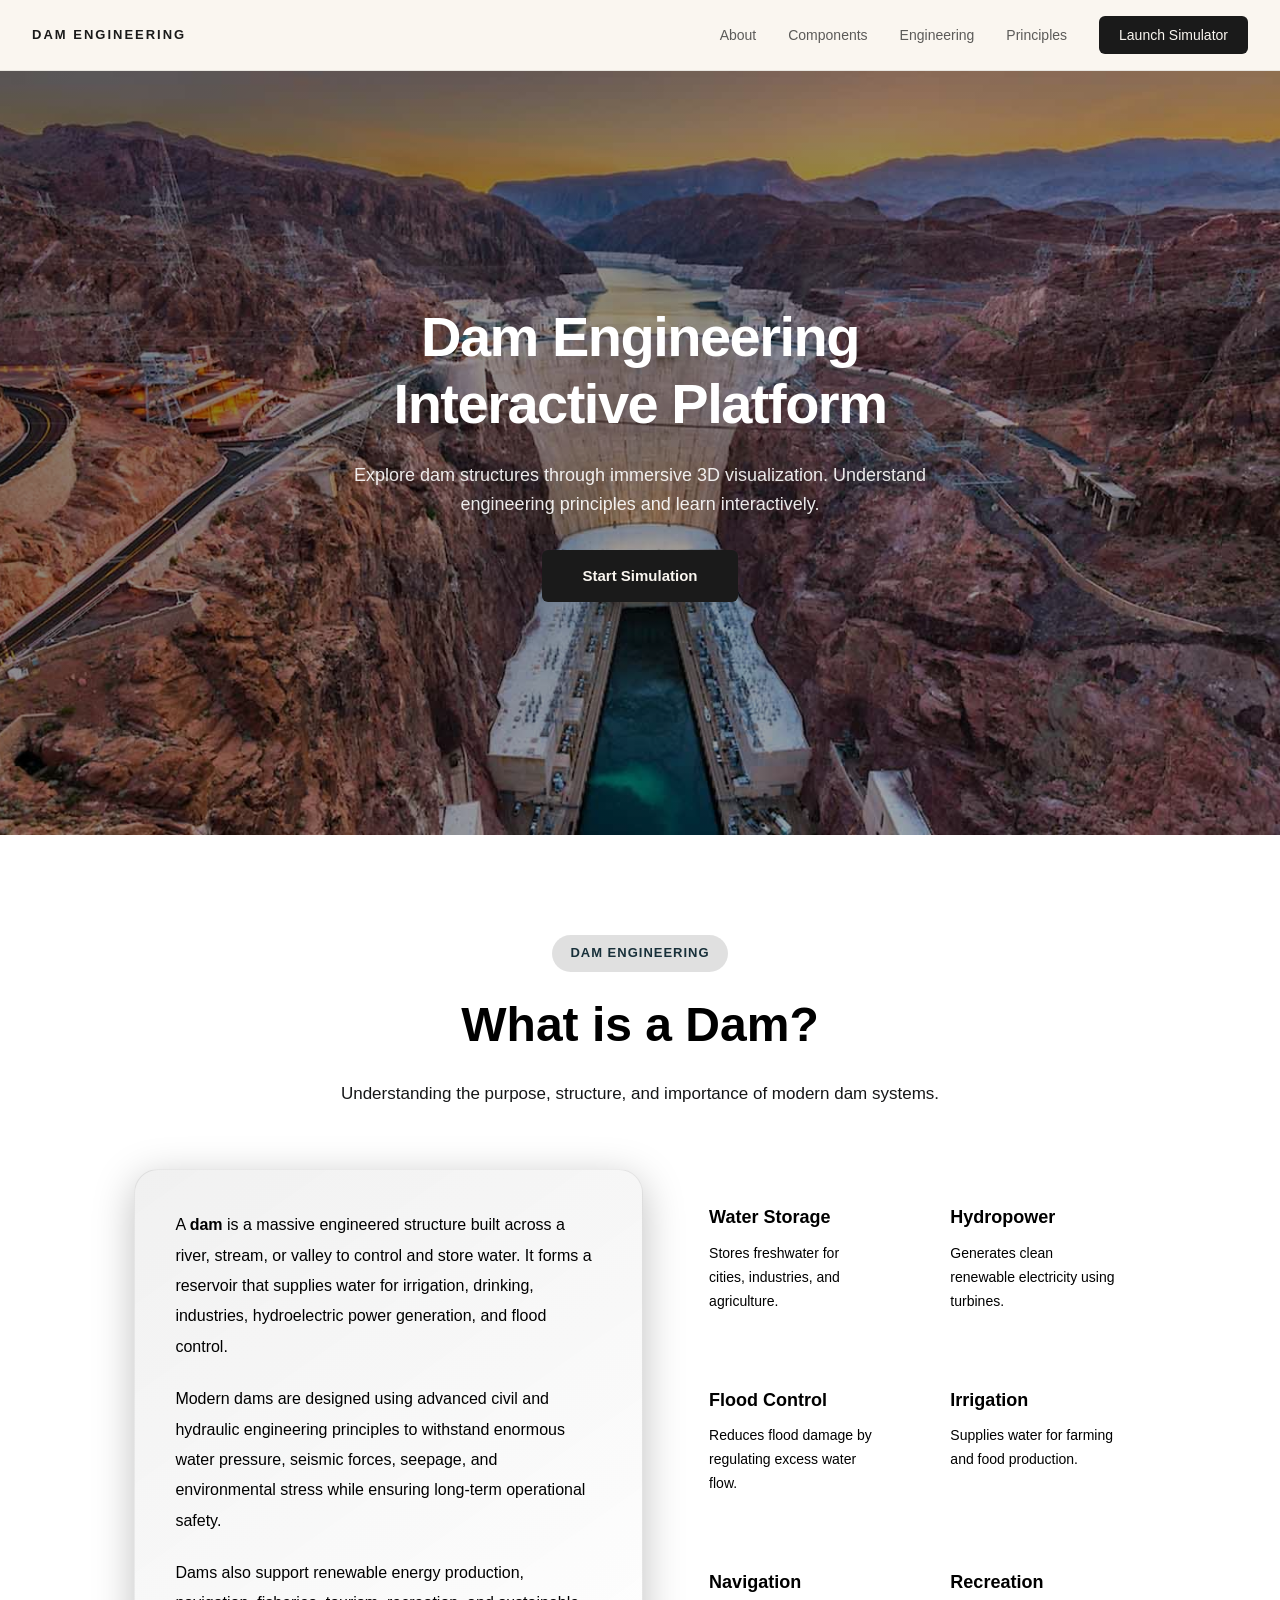
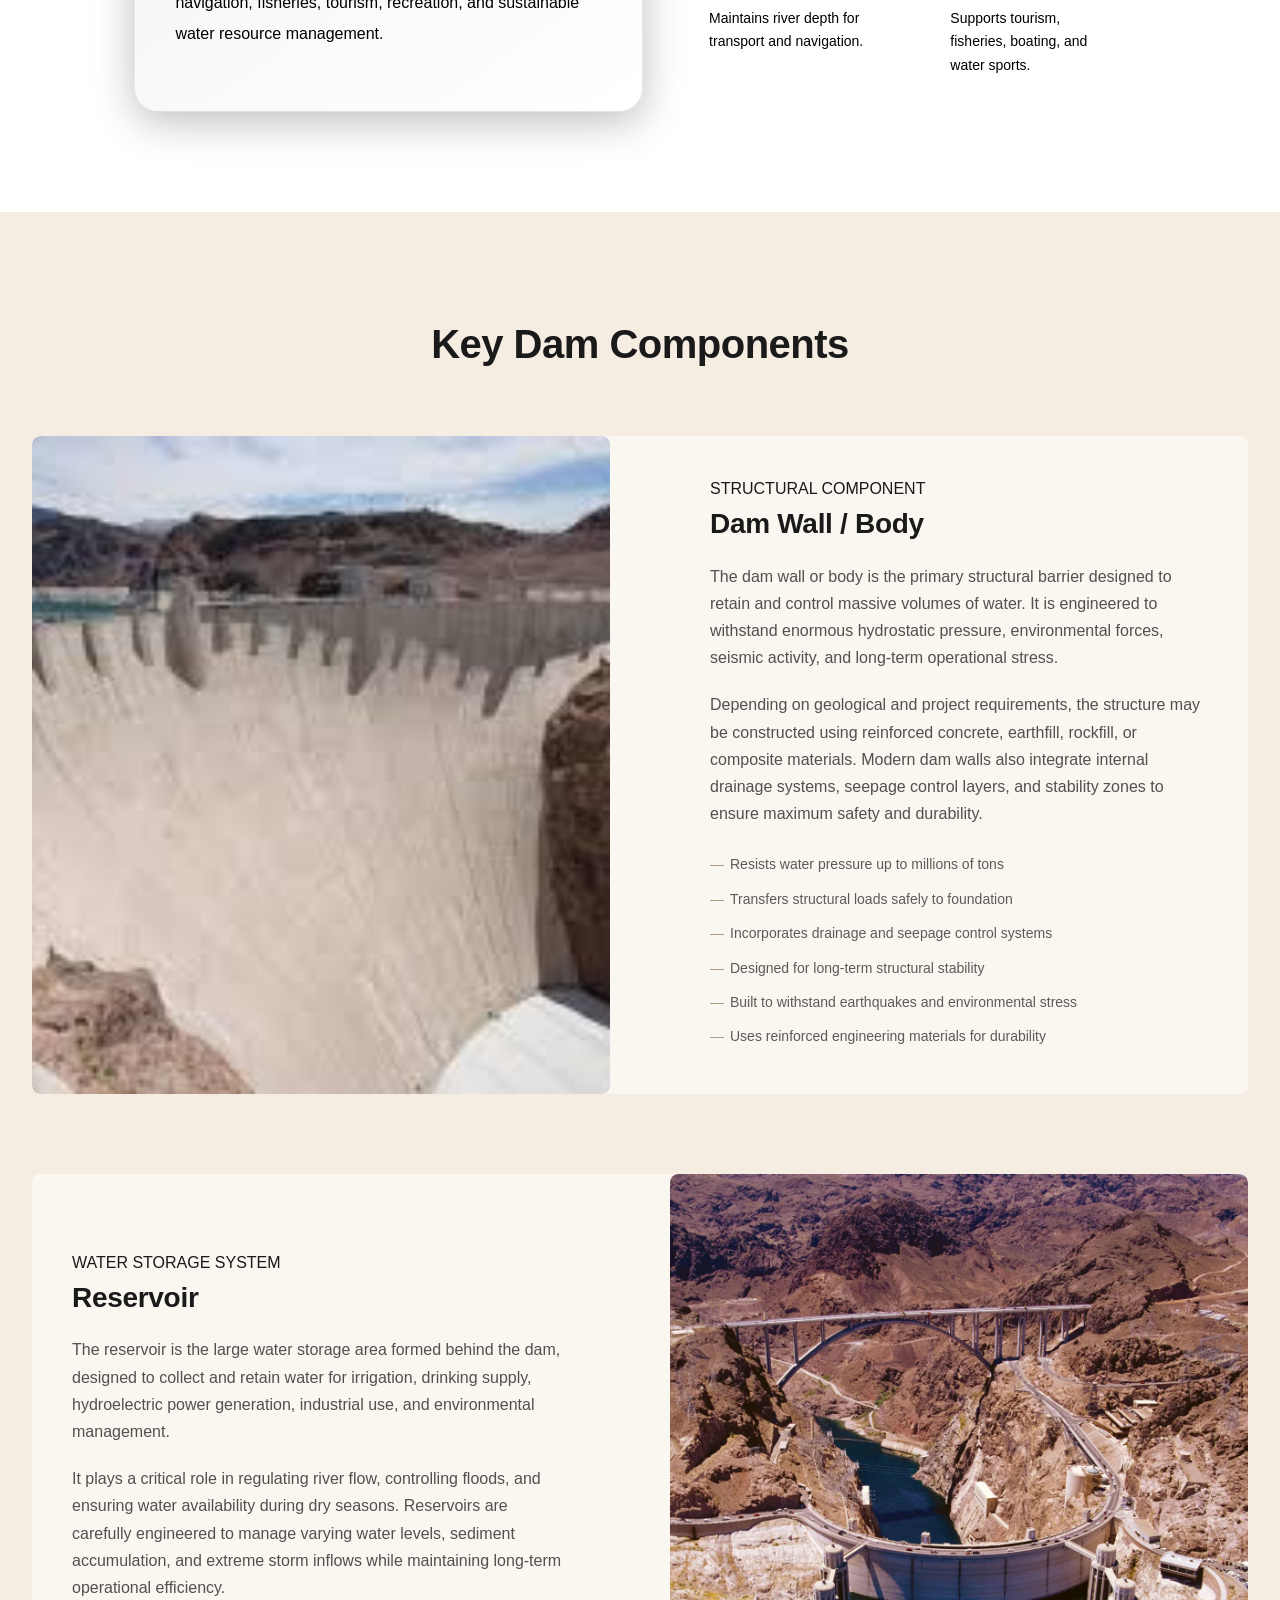
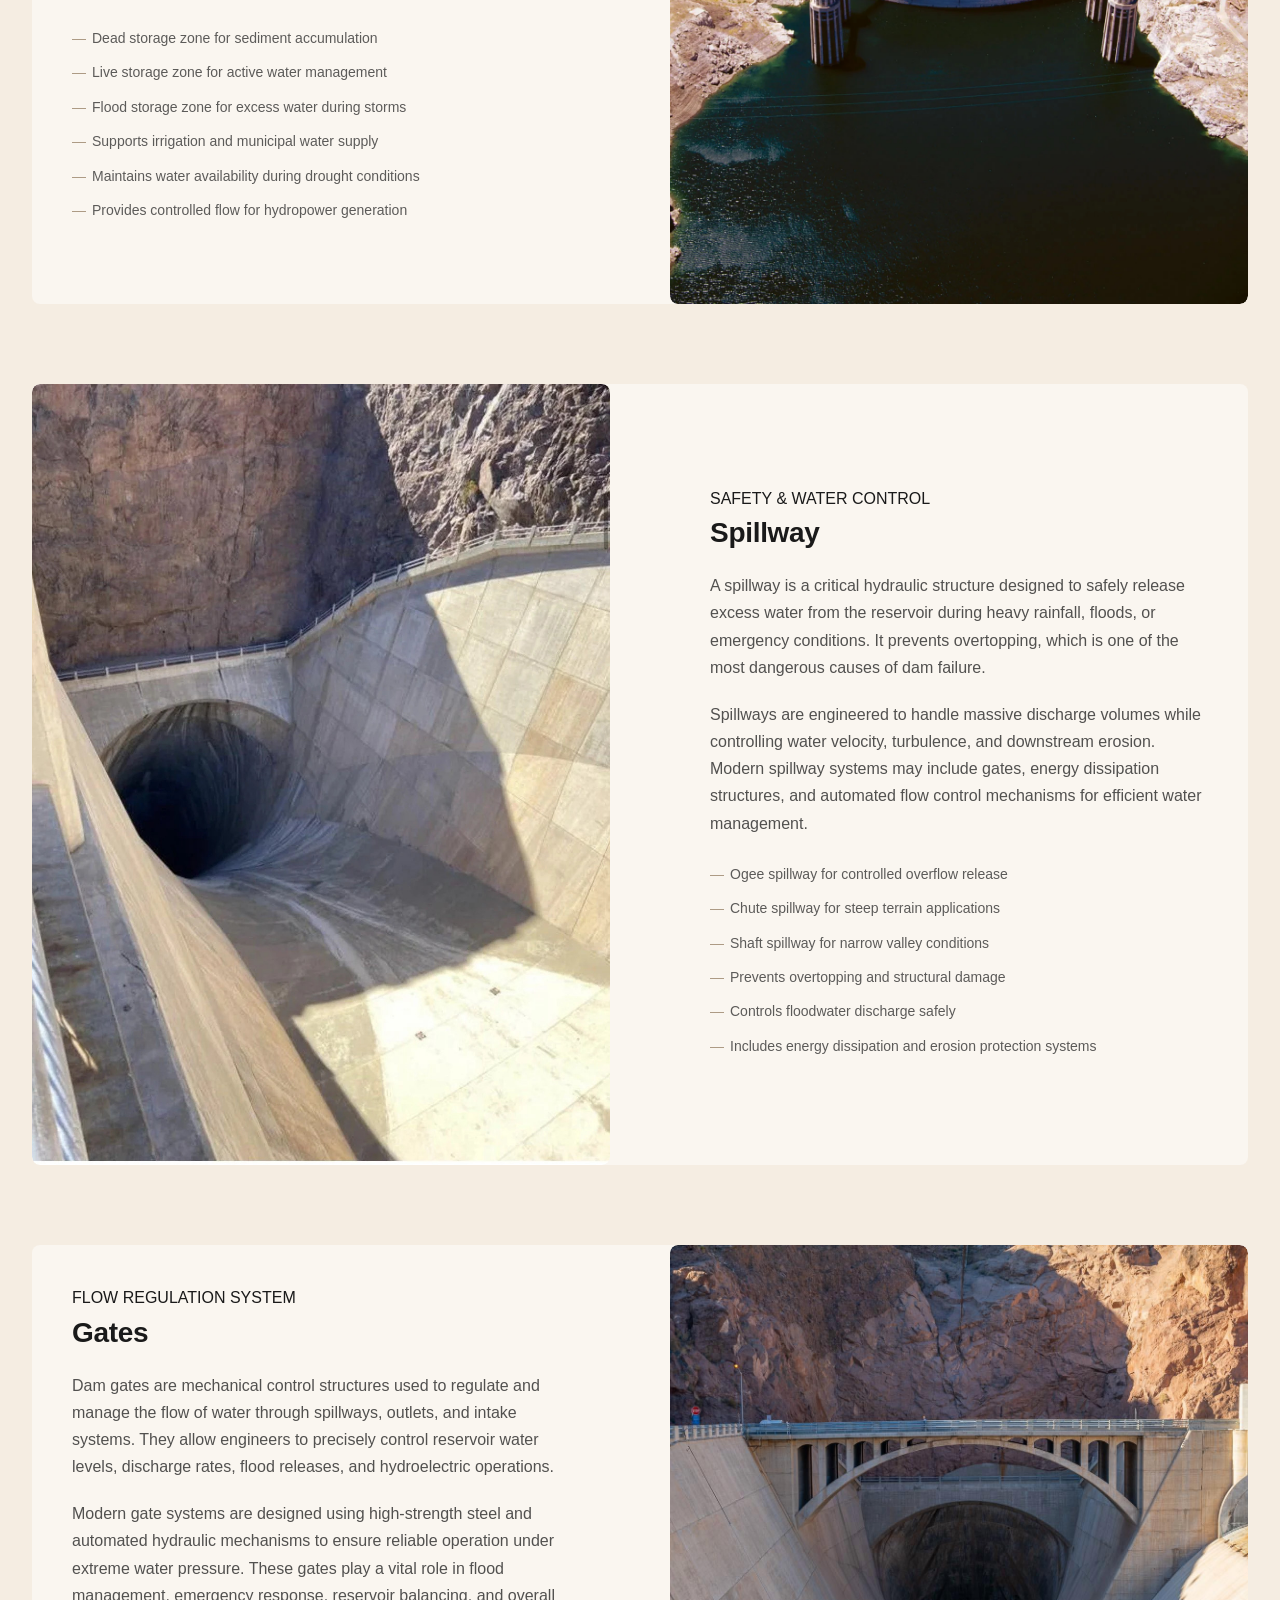
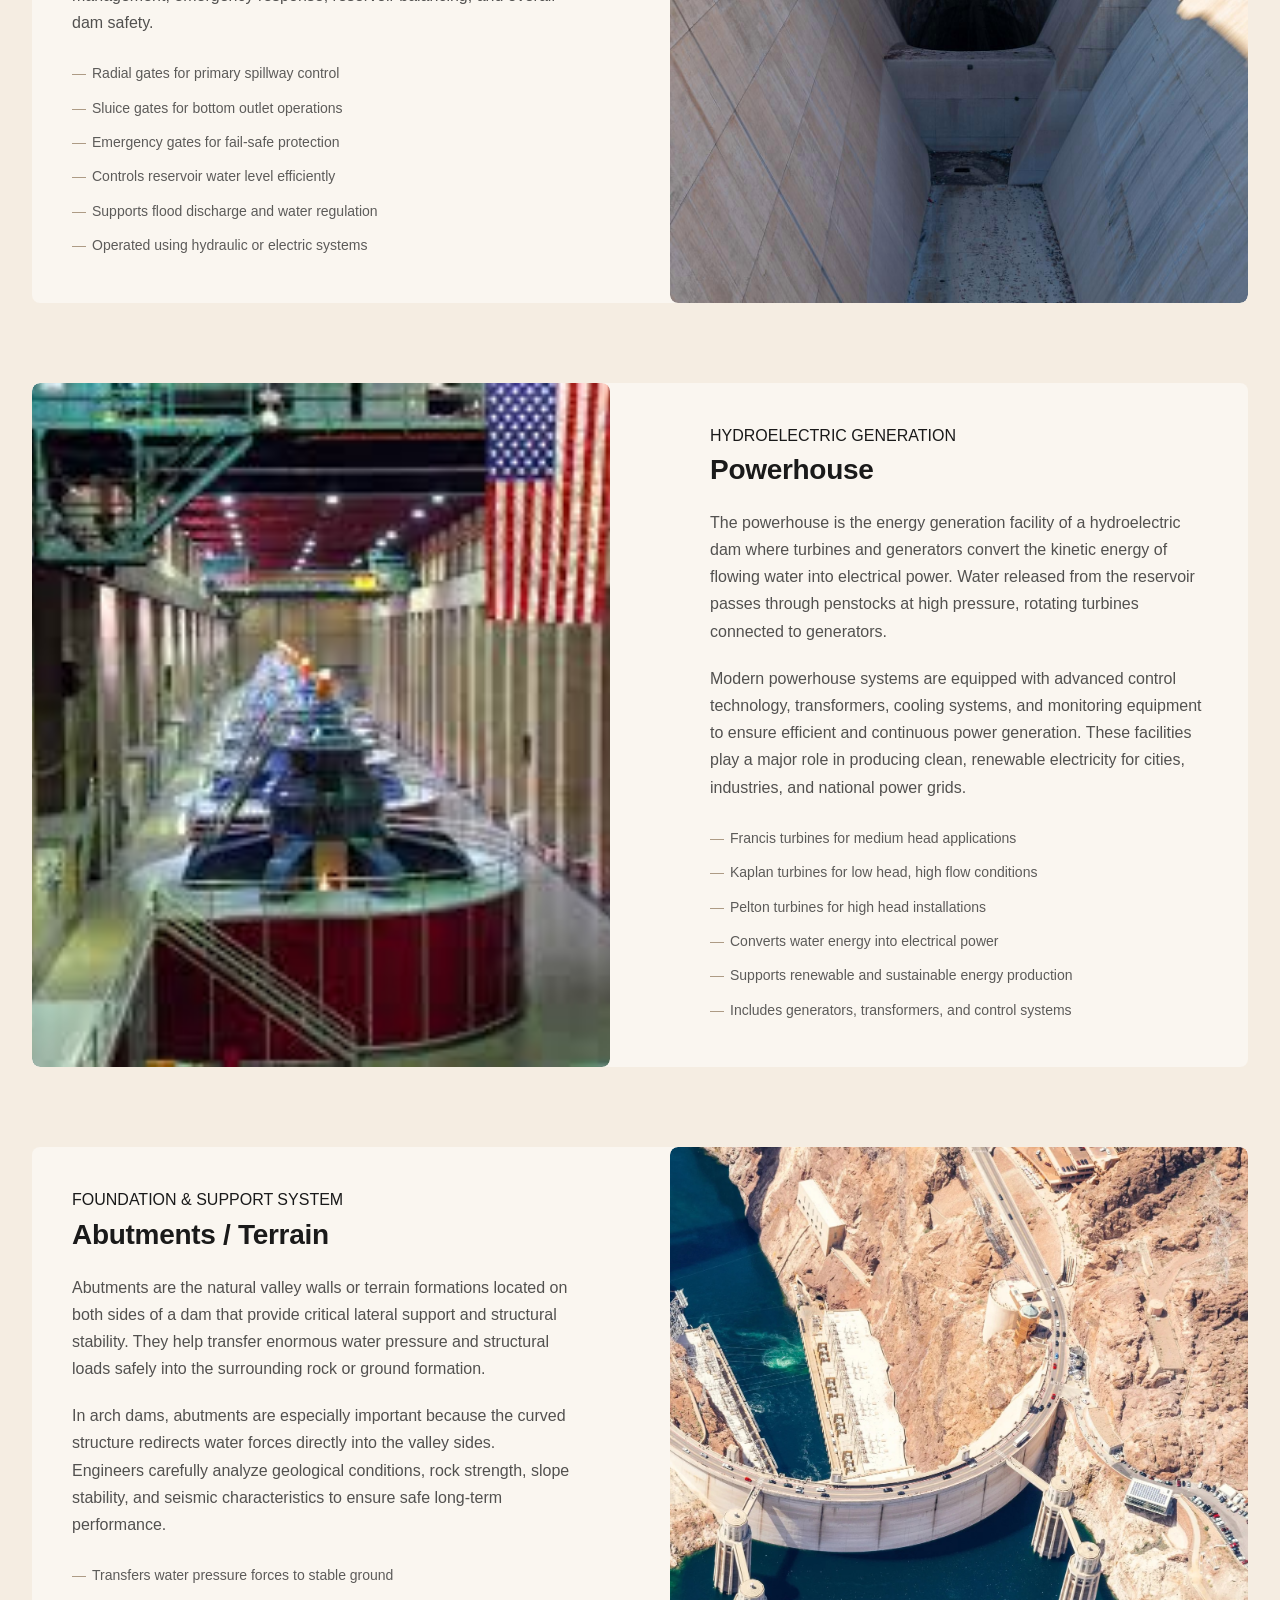
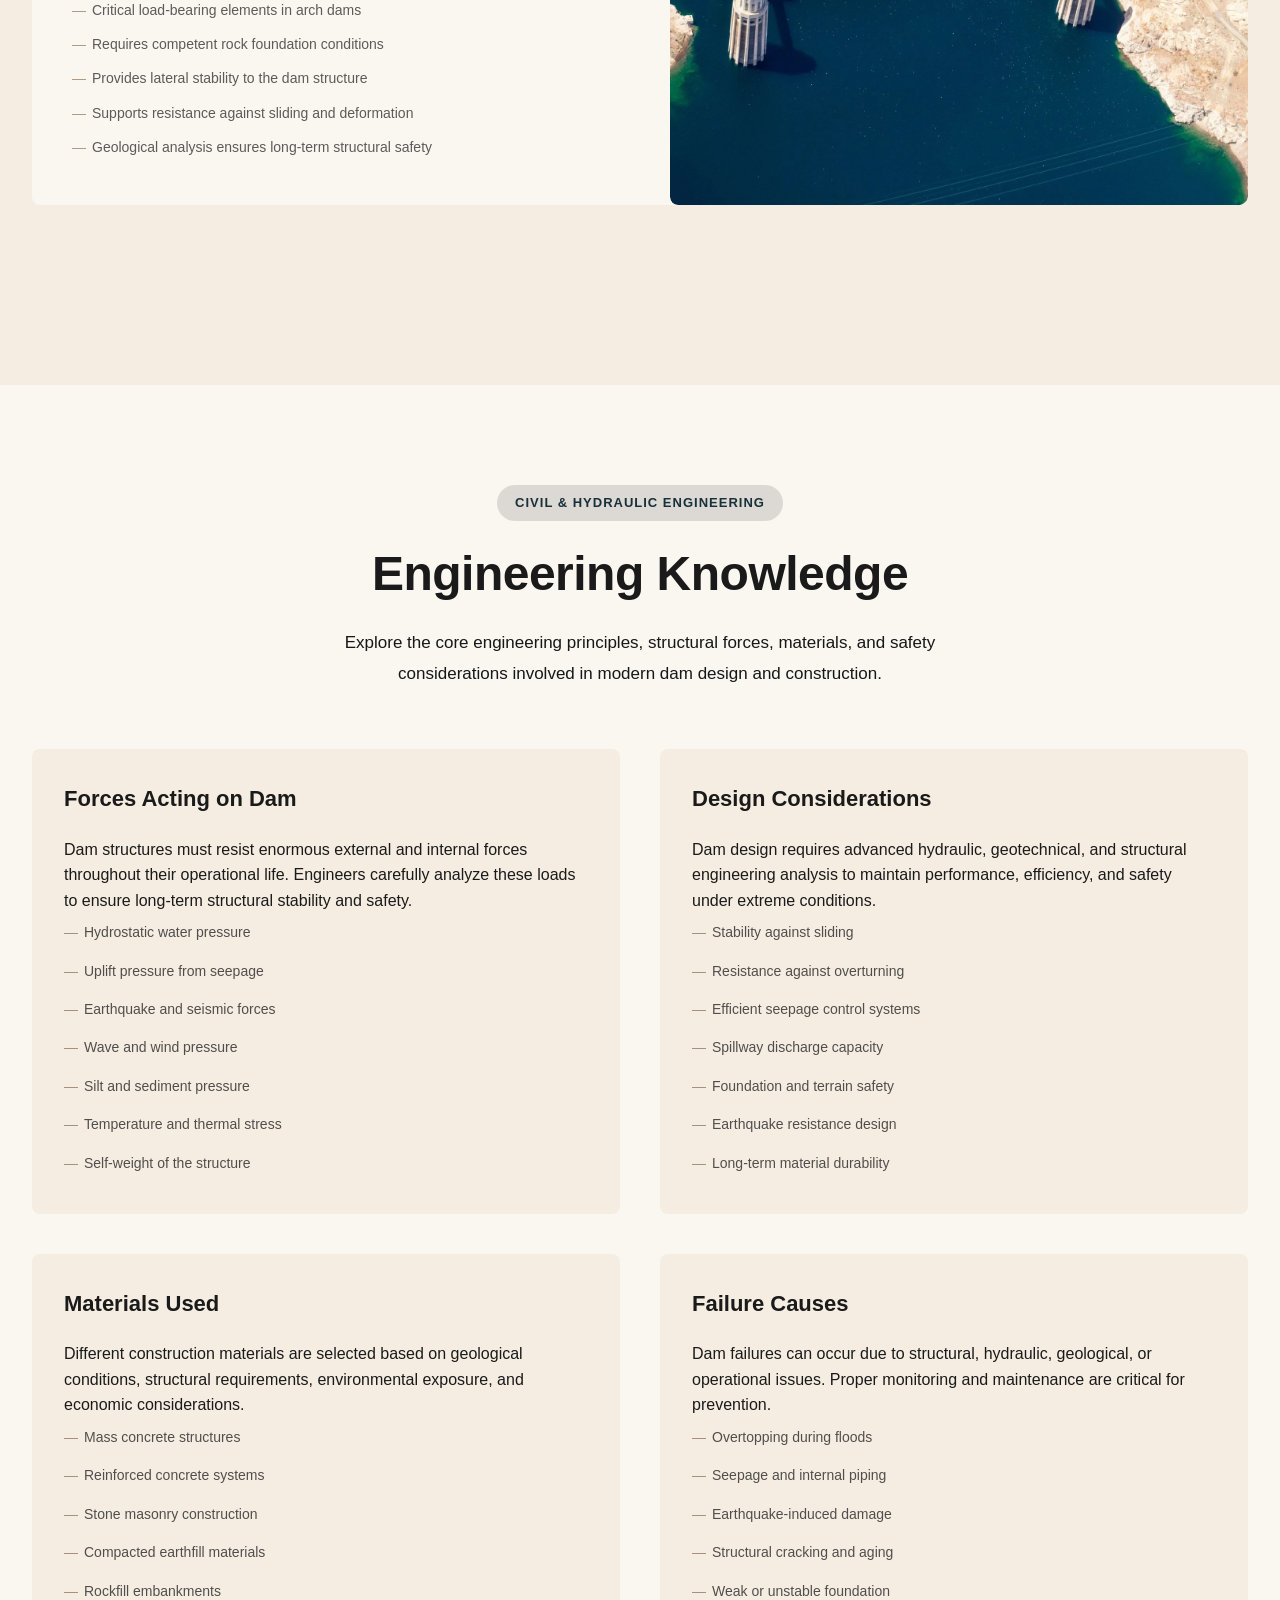
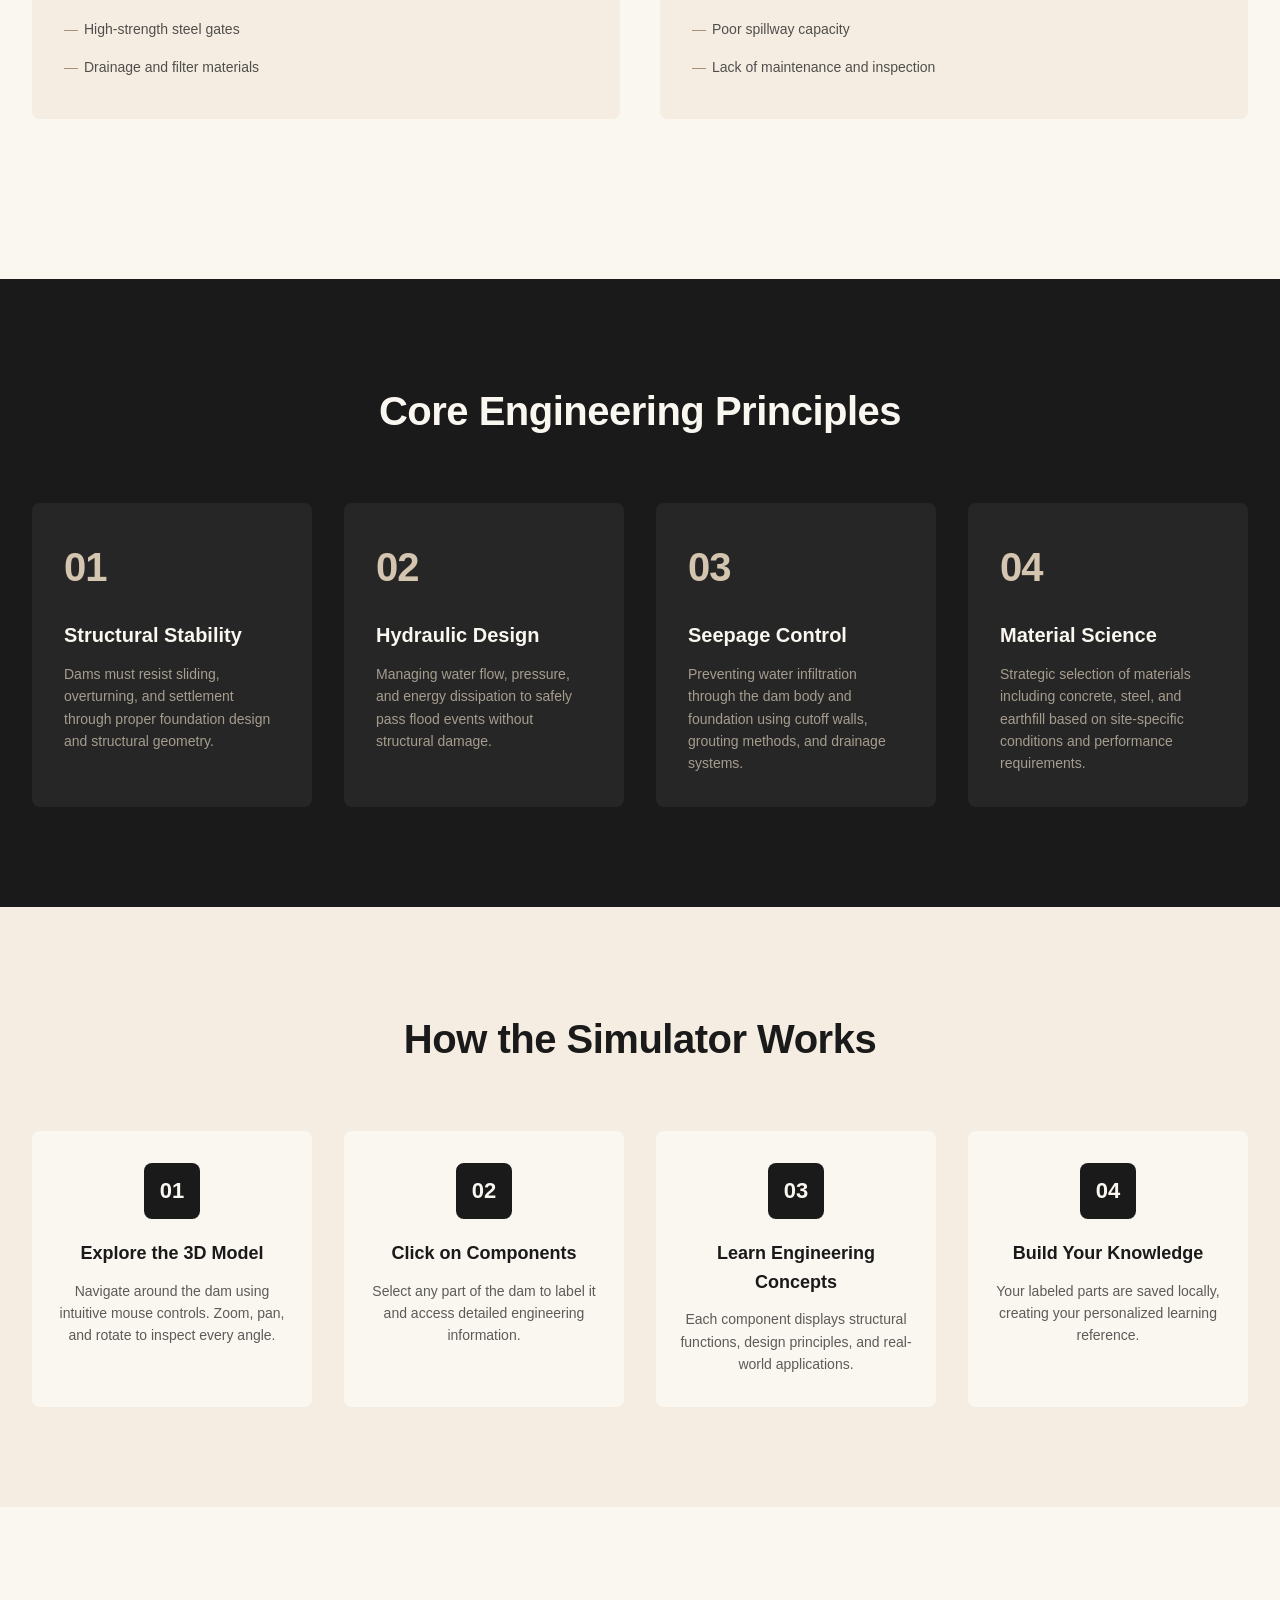
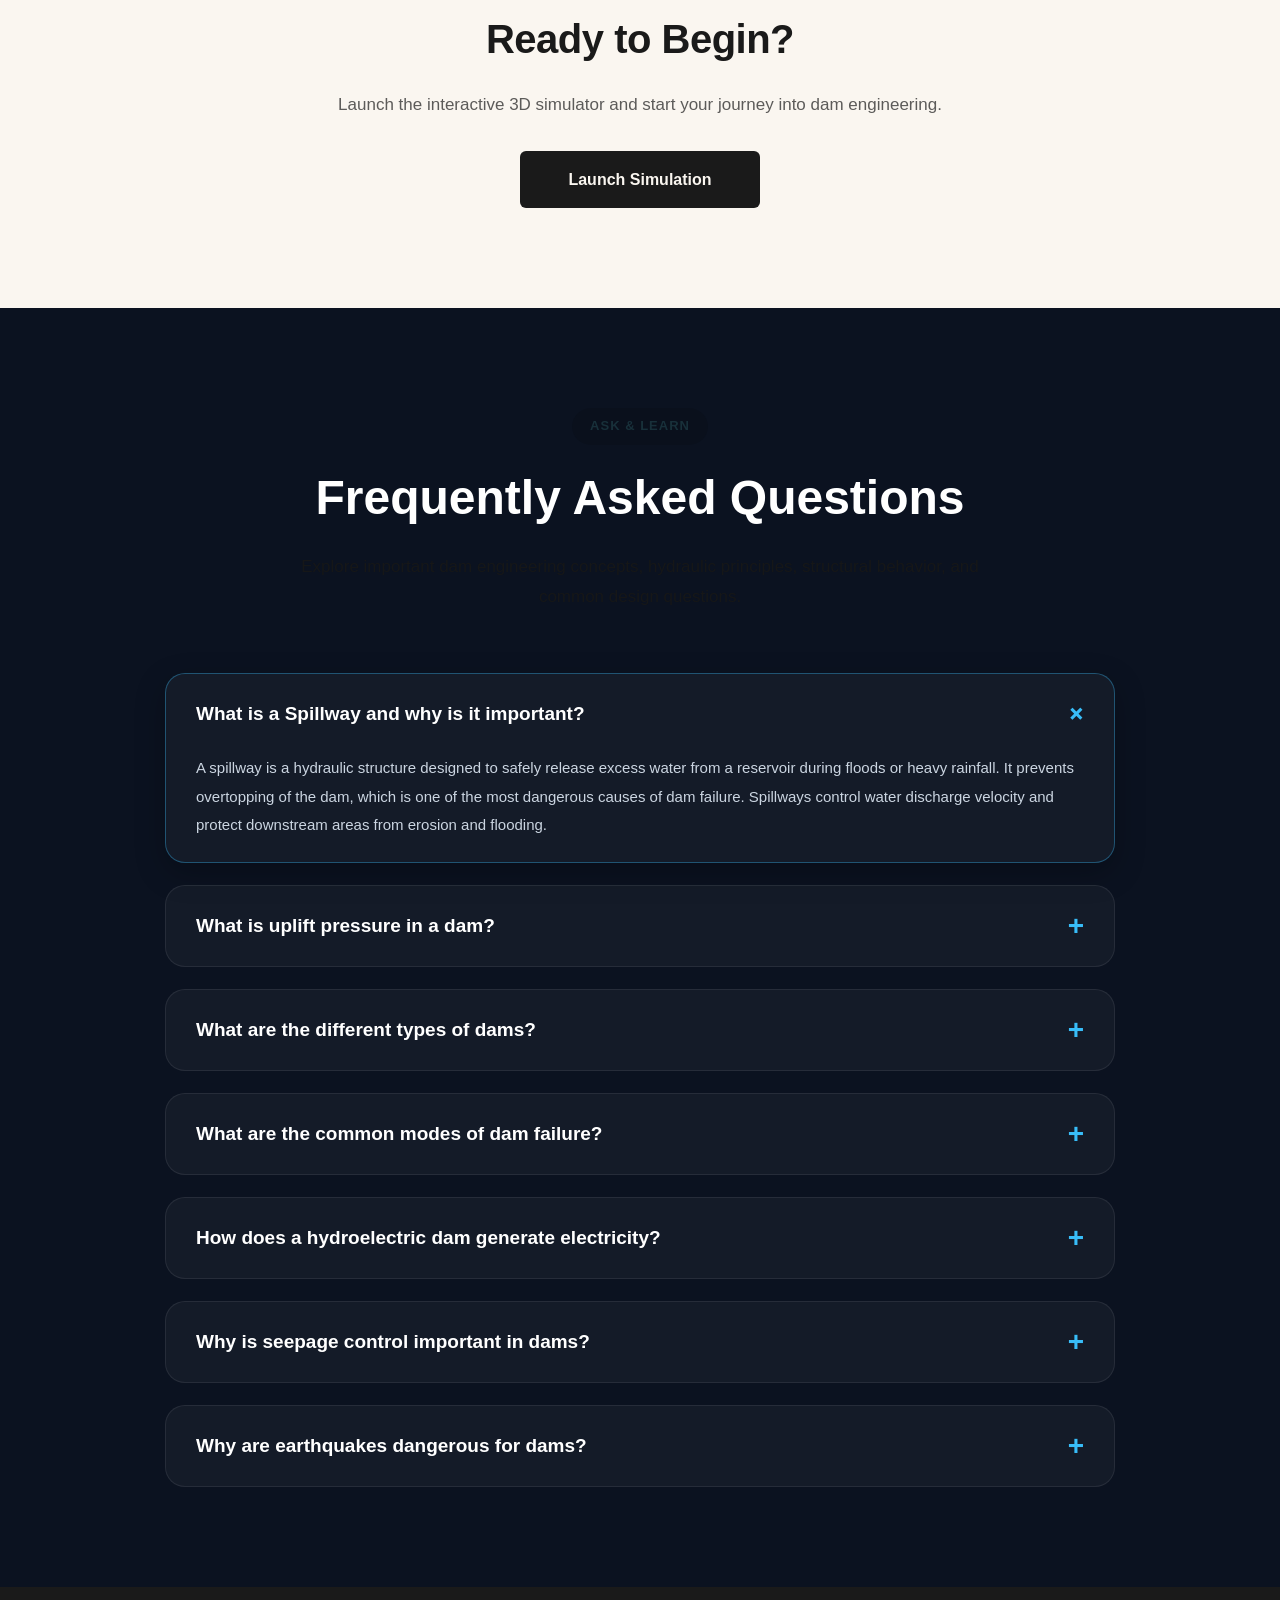
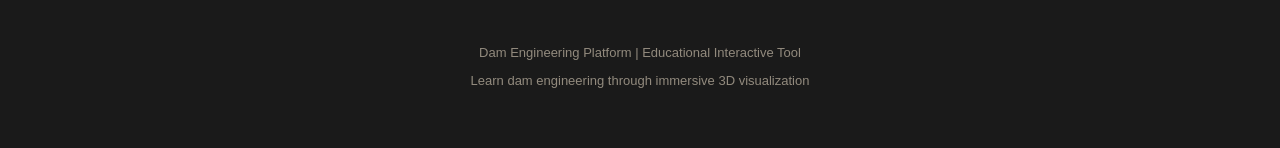
==== dam-3d-website/index.html @ d1b09f0a "initial commit" ====
<!DOCTYPE html>
<html lang="en">
<head>
  <meta charset="UTF-8">
  <meta name="viewport" content="width=device-width, initial-scale=1.0">
  <title>Dam Engineering | Interactive Learning Platform</title>
  <link rel="stylesheet" href="landing.css">
</head>
<body>

  <!-- Navigation -->
  <nav class="navbar">
    <div class="nav-container">
      <div class="nav-logo">DAM ENGINEERING</div>
      <div class="nav-links">
        <a href="#about">About</a>
        <a href="#components">Components</a>
        <a href="#engineering">Engineering</a>
        <a href="#principles">Principles</a>
        <a href="app.html" class="nav-cta">Launch Simulator</a>
      </div>
    </div>
  </nav>

  <!-- Hero Section -->
  <section class="hero">
    <div class="hero-overlay"></div>
    <div class="hero-content">
      <h1>Dam Engineering<br>Interactive Platform</h1>
      <p class="hero-description">
        Explore dam structures through immersive 3D visualization. 
        Understand engineering principles and learn interactively.
      </p>
      <a href="app.html" class="cta-button">Start Simulation</a>
    </div>
  </section>

  <!-- About Section -->
<section id="about" class="about-section">
  <div class="container">

    <div class="section-header">
      <span class="section-tag">DAM ENGINEERING</span>
      <h2>What is a Dam?</h2>
      <p class="section-subtitle">
        Understanding the purpose, structure, and importance of modern dam systems.
      </p>
    </div>

    <div class="about-grid">

      <!-- Left Content -->
      <div class="about-card main-card">
        <p>
          A <strong>dam</strong> is a massive engineered structure built across a river, stream, or valley to control and store water. 
          It forms a reservoir that supplies water for irrigation, drinking, industries, hydroelectric power generation, and flood control.
        </p>

        <p>
          Modern dams are designed using advanced civil and hydraulic engineering principles to withstand enormous water pressure, 
          seismic forces, seepage, and environmental stress while ensuring long-term operational safety.
        </p>

        <p>
          Dams also support renewable energy production, navigation, fisheries, tourism, recreation, and sustainable water resource management.
        </p>
      </div>

      <!-- Right Features -->
      <div class="features-grid">

        <div class="feature-box">
          <i class="fas fa-water"></i>
          <h4>Water Storage</h4>
          <p>Stores freshwater for cities, industries, and agriculture.</p>
        </div>

        <div class="feature-box">
          <i class="fas fa-bolt"></i>
          <h4>Hydropower</h4>
          <p>Generates clean renewable electricity using turbines.</p>
        </div>

        <div class="feature-box">
          <i class="fas fa-cloud-rain"></i>
          <h4>Flood Control</h4>
          <p>Reduces flood damage by regulating excess water flow.</p>
        </div>

        <div class="feature-box">
          <i class="fas fa-seedling"></i>
          <h4>Irrigation</h4>
          <p>Supplies water for farming and food production.</p>
        </div>

        <div class="feature-box">
          <i class="fas fa-ship"></i>
          <h4>Navigation</h4>
          <p>Maintains river depth for transport and navigation.</p>
        </div>

        <div class="feature-box">
          <i class="fas fa-fish"></i>
          <h4>Recreation</h4>
          <p>Supports tourism, fisheries, boating, and water sports.</p>
        </div>

      </div>
    </div>
  </div>
</section>

  <!-- Key Components Section - ALTERNATING LAYOUT -->
  <section id="components" class="components">
    <div class="container">
      <h2>Key Dam Components</h2>
      
      <!-- Row 1: Image Left, Text Right -->
      <div class="component-row">

  <div class="component-image">
    <img 
      src="images/dam-wall.jpg" 
      alt="Dam wall structure"
      onerror="this.src='https://images.unsplash.com/photo-1581091226033-d5c48150dbaa?w=600&h=400&fit=crop'"
    >
  </div>

  <div class="component-text">

    <span class="component-tag">STRUCTURAL COMPONENT</span>

    <h3>Dam Wall / Body</h3>

    <p>
      The dam wall or body is the primary structural barrier designed to retain and control massive volumes of water. 
      It is engineered to withstand enormous hydrostatic pressure, environmental forces, seismic activity, and long-term operational stress.
    </p>

    <p>
      Depending on geological and project requirements, the structure may be constructed using reinforced concrete, earthfill, rockfill, 
      or composite materials. Modern dam walls also integrate internal drainage systems, seepage control layers, and stability zones 
      to ensure maximum safety and durability.
    </p>

    <ul>
      <li>Resists water pressure up to millions of tons</li>
      <li>Transfers structural loads safely to foundation</li>
      <li>Incorporates drainage and seepage control systems</li>
      <li>Designed for long-term structural stability</li>
      <li>Built to withstand earthquakes and environmental stress</li>
      <li>Uses reinforced engineering materials for durability</li>
    </ul>

  </div>

</div>

      <!-- Row 2: Text Left, Image Right -->
<div class="component-row reverse">

  <div class="component-text">

    <span class="component-tag">WATER STORAGE SYSTEM</span>

    <h3>Reservoir</h3>

    <p>
      The reservoir is the large water storage area formed behind the dam, designed to collect and retain water for irrigation, 
      drinking supply, hydroelectric power generation, industrial use, and environmental management.
    </p>

    <p>
      It plays a critical role in regulating river flow, controlling floods, and ensuring water availability during dry seasons. 
      Reservoirs are carefully engineered to manage varying water levels, sediment accumulation, and extreme storm inflows while maintaining long-term operational efficiency.
    </p>

    <ul>
      <li>Dead storage zone for sediment accumulation</li>
      <li>Live storage zone for active water management</li>
      <li>Flood storage zone for excess water during storms</li>
      <li>Supports irrigation and municipal water supply</li>
      <li>Maintains water availability during drought conditions</li>
      <li>Provides controlled flow for hydropower generation</li>
    </ul>

  </div>

  <div class="component-image">
    <img 
      src="images/reservoir.jpg" 
      alt="Reservoir water"
      onerror="this.src='https://images.unsplash.com/photo-1470071459604-3b5ec3f49dfb?w=600&h=400&fit=crop'"
    >
  </div>

</div>

      <!-- Row 3: Image Left, Text Right -->
<div class="component-row">

  <div class="component-image">
    <img 
      src="images/spillway.jpg" 
      alt="Spillway overflow"
      onerror="this.src='https://images.unsplash.com/photo-1508514177221-188b1cf16e9d?w=600&h=400&fit=crop'"
    >
  </div>

  <div class="component-text">

    <span class="component-tag">SAFETY & WATER CONTROL</span>

    <h3>Spillway</h3>

    <p>
      A spillway is a critical hydraulic structure designed to safely release excess water from the reservoir during heavy rainfall, 
      floods, or emergency conditions. It prevents overtopping, which is one of the most dangerous causes of dam failure.
    </p>

    <p>
      Spillways are engineered to handle massive discharge volumes while controlling water velocity, turbulence, and downstream erosion. 
      Modern spillway systems may include gates, energy dissipation structures, and automated flow control mechanisms for efficient water management.
    </p>

    <ul>
      <li>Ogee spillway for controlled overflow release</li>
      <li>Chute spillway for steep terrain applications</li>
      <li>Shaft spillway for narrow valley conditions</li>
      <li>Prevents overtopping and structural damage</li>
      <li>Controls floodwater discharge safely</li>
      <li>Includes energy dissipation and erosion protection systems</li>
    </ul>

  </div>

</div>

      <!-- Row 4: Text Left, Image Right -->
<div class="component-row reverse">

  <div class="component-text">

    <span class="component-tag">FLOW REGULATION SYSTEM</span>

    <h3>Gates</h3>

    <p>
      Dam gates are mechanical control structures used to regulate and manage the flow of water through spillways, outlets, and intake systems. 
      They allow engineers to precisely control reservoir water levels, discharge rates, flood releases, and hydroelectric operations.
    </p>

    <p>
      Modern gate systems are designed using high-strength steel and automated hydraulic mechanisms to ensure reliable operation under extreme water pressure. 
      These gates play a vital role in flood management, emergency response, reservoir balancing, and overall dam safety.
    </p>

    <ul>
      <li>Radial gates for primary spillway control</li>
      <li>Sluice gates for bottom outlet operations</li>
      <li>Emergency gates for fail-safe protection</li>
      <li>Controls reservoir water level efficiently</li>
      <li>Supports flood discharge and water regulation</li>
      <li>Operated using hydraulic or electric systems</li>
    </ul>

  </div>

  <div class="component-image">
    <img 
      src="images/gates.jpg" 
      alt="Dam gates"
      onerror="this.src='https://images.unsplash.com/photo-1581092162384-898d9a6e24f0?w=600&h=400&fit=crop'"
    >
  </div>

</div>

      <!-- Row 5: Image Left, Text Right -->
<div class="component-row">

  <div class="component-image">
    <img 
      src="images/powerhouse.jpg" 
      alt="Hydroelectric powerhouse"
      onerror="this.src='https://images.unsplash.com/photo-1569012871812-f38ee64cd54c?w=600&h=400&fit=crop'"
    >
  </div>

  <div class="component-text">

    <span class="component-tag">HYDROELECTRIC GENERATION</span>

    <h3>Powerhouse</h3>

    <p>
      The powerhouse is the energy generation facility of a hydroelectric dam where turbines and generators convert the kinetic energy of flowing water into electrical power. 
      Water released from the reservoir passes through penstocks at high pressure, rotating turbines connected to generators.
    </p>

    <p>
      Modern powerhouse systems are equipped with advanced control technology, transformers, cooling systems, and monitoring equipment to ensure efficient and continuous power generation. 
      These facilities play a major role in producing clean, renewable electricity for cities, industries, and national power grids.
    </p>

    <ul>
      <li>Francis turbines for medium head applications</li>
      <li>Kaplan turbines for low head, high flow conditions</li>
      <li>Pelton turbines for high head installations</li>
      <li>Converts water energy into electrical power</li>
      <li>Supports renewable and sustainable energy production</li>
      <li>Includes generators, transformers, and control systems</li>
    </ul>

  </div>

</div>

    <!-- Row 6: Text Left, Image Right -->
<div class="component-row reverse">

  <div class="component-text">

    <span class="component-tag">FOUNDATION & SUPPORT SYSTEM</span>

    <h3>Abutments / Terrain</h3>

    <p>
      Abutments are the natural valley walls or terrain formations located on both sides of a dam that provide critical lateral support and structural stability. 
      They help transfer enormous water pressure and structural loads safely into the surrounding rock or ground formation.
    </p>

    <p>
      In arch dams, abutments are especially important because the curved structure redirects water forces directly into the valley sides. 
      Engineers carefully analyze geological conditions, rock strength, slope stability, and seismic characteristics to ensure safe long-term performance.
    </p>

    <ul>
      <li>Transfers water pressure forces to stable ground</li>
      <li>Critical load-bearing elements in arch dams</li>
      <li>Requires competent rock foundation conditions</li>
      <li>Provides lateral stability to the dam structure</li>
      <li>Supports resistance against sliding and deformation</li>
      <li>Geological analysis ensures long-term structural safety</li>
    </ul>

  </div>

  <div class="component-image">
    <img 
      src="images/abutments.jpg" 
      alt="Mountain terrain abutment"
      onerror="this.src='https://images.unsplash.com/photo-1441974231531-c6227db76b6e?w=600&h=400&fit=crop'"
    >
  </div>

</div>
  </section>
<!-- Engineering Sections -->
<section id="engineering" class="engineering-sections">

  <div class="container">

    <!-- Section Header -->
    <div class="section-header">
      <span class="section-tag">CIVIL & HYDRAULIC ENGINEERING</span>
      <h2>Engineering Knowledge</h2>
      <p class="section-subtitle">
        Explore the core engineering principles, structural forces, materials, and safety considerations involved in modern dam design and construction.
      </p>
    </div>

    <!-- Engineering Grid -->
    <div class="section-grid">

      <!-- Card 1 -->
      <div class="eng-card">
        <div class="card-icon">
          <i class="fas fa-wave-square"></i>
        </div>

        <h3>Forces Acting on Dam</h3>

        <p>
          Dam structures must resist enormous external and internal forces throughout their operational life. 
          Engineers carefully analyze these loads to ensure long-term structural stability and safety.
        </p>

        <ul>
          <li>Hydrostatic water pressure</li>
          <li>Uplift pressure from seepage</li>
          <li>Earthquake and seismic forces</li>
          <li>Wave and wind pressure</li>
          <li>Silt and sediment pressure</li>
          <li>Temperature and thermal stress</li>
          <li>Self-weight of the structure</li>
        </ul>
      </div>

      <!-- Card 2 -->
      <div class="eng-card">
        <div class="card-icon">
          <i class="fas fa-drafting-compass"></i>
        </div>

        <h3>Design Considerations</h3>

        <p>
          Dam design requires advanced hydraulic, geotechnical, and structural engineering analysis to maintain performance, efficiency, and safety under extreme conditions.
        </p>

        <ul>
          <li>Stability against sliding</li>
          <li>Resistance against overturning</li>
          <li>Efficient seepage control systems</li>
          <li>Spillway discharge capacity</li>
          <li>Foundation and terrain safety</li>
          <li>Earthquake resistance design</li>
          <li>Long-term material durability</li>
        </ul>
      </div>

      <!-- Card 3 -->
      <div class="eng-card">
        <div class="card-icon">
          <i class="fas fa-cubes"></i>
        </div>

        <h3>Materials Used</h3>

        <p>
          Different construction materials are selected based on geological conditions, structural requirements, environmental exposure, and economic considerations.
        </p>

        <ul>
          <li>Mass concrete structures</li>
          <li>Reinforced concrete systems</li>
          <li>Stone masonry construction</li>
          <li>Compacted earthfill materials</li>
          <li>Rockfill embankments</li>
          <li>High-strength steel gates</li>
          <li>Drainage and filter materials</li>
        </ul>
      </div>

      <!-- Card 4 -->
      <div class="eng-card">
        <div class="card-icon">
          <i class="fas fa-triangle-exclamation"></i>
        </div>

        <h3>Failure Causes</h3>

        <p>
          Dam failures can occur due to structural, hydraulic, geological, or operational issues. Proper monitoring and maintenance are critical for prevention.
        </p>

        <ul>
          <li>Overtopping during floods</li>
          <li>Seepage and internal piping</li>
          <li>Earthquake-induced damage</li>
          <li>Structural cracking and aging</li>
          <li>Weak or unstable foundation</li>
          <li>Poor spillway capacity</li>
          <li>Lack of maintenance and inspection</li>
        </ul>
      </div>

    </div>
  </div>
</section>

  <!-- Principles Section -->
  <section id="principles" class="principles">
    <div class="container">
      <h2>Core Engineering Principles</h2>
      <div class="principles-grid">
        <div class="principle">
          <div class="principle-number">01</div>
          <h3>Structural Stability</h3>
          <p>Dams must resist sliding, overturning, and settlement through proper foundation design and structural geometry.</p>
        </div>
        <div class="principle">
          <div class="principle-number">02</div>
          <h3>Hydraulic Design</h3>
          <p>Managing water flow, pressure, and energy dissipation to safely pass flood events without structural damage.</p>
        </div>
        <div class="principle">
          <div class="principle-number">03</div>
          <h3>Seepage Control</h3>
          <p>Preventing water infiltration through the dam body and foundation using cutoff walls, grouting methods, and drainage systems.</p>
        </div>
        <div class="principle">
          <div class="principle-number">04</div>
          <h3>Material Science</h3>
          <p>Strategic selection of materials including concrete, steel, and earthfill based on site-specific conditions and performance requirements.</p>
        </div>
      </div>
    </div>
  </section>

  <!-- How It Works Section -->
  <section class="how-it-works">
    <div class="container">
      <h2>How the Simulator Works</h2>
      <div class="steps">
        <div class="step">
          <div class="step-num">01</div>
          <h3>Explore the 3D Model</h3>
          <p>Navigate around the dam using intuitive mouse controls. Zoom, pan, and rotate to inspect every angle.</p>
        </div>
        <div class="step">
          <div class="step-num">02</div>
          <h3>Click on Components</h3>
          <p>Select any part of the dam to label it and access detailed engineering information.</p>
        </div>
        <div class="step">
          <div class="step-num">03</div>
          <h3>Learn Engineering Concepts</h3>
          <p>Each component displays structural functions, design principles, and real-world applications.</p>
        </div>
        <div class="step">
          <div class="step-num">04</div>
          <h3>Build Your Knowledge</h3>
          <p>Your labeled parts are saved locally, creating your personalized learning reference.</p>
        </div>
      </div>
    </div>
  </section>

  <!-- Call to Action -->
  <section class="cta-section">
    <div class="container">
      <h2>Ready to Begin?</h2>
      <p>Launch the interactive 3D simulator and start your journey into dam engineering.</p>
      <a href="app.html" class="cta-button large">Launch Simulation</a>
    </div>
  </section>

<!-- FAQ / Ask Me Section -->
<section id="faq" class="faq-section">

  <div class="container">

    <!-- Section Header -->
    <div class="section-header">
      <span class="section-tag">ASK & LEARN</span>
      <h2>Frequently Asked Questions</h2>
      <p class="section-subtitle">
        Explore important dam engineering concepts, hydraulic principles, structural behavior, and common design questions.
      </p>
    </div>

    <div class="faq-container">

      <!-- FAQ Item -->
      <div class="faq-item active">
        <button class="faq-question">
          What is a Spillway and why is it important?
          <span>+</span>
        </button>

        <div class="faq-answer">
          <p>
            A spillway is a hydraulic structure designed to safely release excess water from a reservoir during floods or heavy rainfall. 
            It prevents overtopping of the dam, which is one of the most dangerous causes of dam failure. Spillways control water discharge velocity and protect downstream areas from erosion and flooding.
          </p>
        </div>
      </div>

      <!-- FAQ Item -->
      <div class="faq-item">
        <button class="faq-question">
          What is uplift pressure in a dam?
          <span>+</span>
        </button>

        <div class="faq-answer">
          <p>
            Uplift pressure is the upward water pressure acting beneath the dam foundation due to seepage. 
            It reduces the effective weight of the structure and can affect stability against sliding and overturning.
          </p>

          <p>
            Basic Formula:
          </p>

          <div class="formula-box">
            U = γw × h
          </div>

          <p>
            Where:<br>
            γw = Unit weight of water<br>
            h = Water head causing uplift pressure
          </p>
        </div>
      </div>

      <!-- FAQ Item -->
      <div class="faq-item">
        <button class="faq-question">
          What are the different types of dams?
          <span>+</span>
        </button>

        <div class="faq-answer">
          <p>
            Dams are classified based on construction material, structural behavior, and site conditions.
          </p>

          <ul>
            <li><strong>Gravity Dam</strong> – Resists water pressure using its own weight.</li>
            <li><strong>Arch Dam</strong> – Curved dam transferring forces to valley sides.</li>
            <li><strong>Earthfill Dam</strong> – Constructed using compacted soil.</li>
            <li><strong>Rockfill Dam</strong> – Built using rock fragments with impermeable core.</li>
            <li><strong>Buttress Dam</strong> – Supported by buttresses on downstream side.</li>
          </ul>
        </div>
      </div>

      <!-- FAQ Item -->
      <div class="faq-item">
        <button class="faq-question">
          What are the common modes of dam failure?
          <span>+</span>
        </button>

        <div class="faq-answer">
          <p>
            Dam failures may occur due to structural, hydraulic, geological, or operational problems.
          </p>

          <ul>
            <li>Overtopping during extreme floods</li>
            <li>Foundation failure or settlement</li>
            <li>Seepage and piping inside embankment</li>
            <li>Earthquake-induced structural damage</li>
            <li>Cracks and material deterioration</li>
            <li>Poor maintenance and gate malfunction</li>
          </ul>
        </div>
      </div>

      <!-- FAQ Item -->
      <div class="faq-item">
        <button class="faq-question">
          How does a hydroelectric dam generate electricity?
          <span>+</span>
        </button>

        <div class="faq-answer">
          <p>
            Water stored in the reservoir flows through penstocks toward turbines at high velocity. 
            The flowing water rotates turbine blades, which drive generators to produce electricity.
          </p>

          <p>
            Energy Conversion Process:
          </p>

          <div class="formula-box">
            Potential Energy → Kinetic Energy → Mechanical Energy → Electrical Energy
          </div>
        </div>
      </div>

      <!-- FAQ Item -->
      <div class="faq-item">
        <button class="faq-question">
          Why is seepage control important in dams?
          <span>+</span>
        </button>

        <div class="faq-answer">
          <p>
            Seepage control prevents uncontrolled water movement through the dam body and foundation. 
            Excessive seepage can weaken soil, increase uplift pressure, and lead to piping failure.
          </p>

          <p>
            Common seepage control methods include:
          </p>

          <ul>
            <li>Cutoff walls</li>
            <li>Grouting techniques</li>
            <li>Drainage galleries</li>
            <li>Toe drains and filter zones</li>
          </ul>
        </div>
      </div>

      <!-- FAQ Item -->
      <div class="faq-item">
        <button class="faq-question">
          Why are earthquakes dangerous for dams?
          <span>+</span>
        </button>

        <div class="faq-answer">
          <p>
            Earthquakes generate dynamic forces and vibrations that can cause cracking, sliding, settlement, or structural instability in dams.
          </p>

          <p>
            Modern dams are designed using seismic analysis methods to resist ground acceleration and maintain structural safety during earthquake events.
          </p>
        </div>
      </div>

    </div>
  </div>
</section>

<!-- FAQ SCRIPT -->
<script>
  const faqItems = document.querySelectorAll(".faq-item");

  faqItems.forEach(item => {
    const question = item.querySelector(".faq-question");

    question.addEventListener("click", () => {
      item.classList.toggle("active");
    });
  });
</script>

  <!-- Footer -->
  <footer>
    <div class="container">
      <p>Dam Engineering Platform | Educational Interactive Tool</p>
      <p>Learn dam engineering through immersive 3D visualization</p>
    </div>
  </footer>

</body>
</html>
---- dam-3d-website/landing.css ----
* {
  margin: 0;
  padding: 0;
  box-sizing: border-box;
}

body {
  font-family: 'Inter', -apple-system, BlinkMacSystemFont, 'Segoe UI', Roboto, Helvetica, Arial, sans-serif;
  line-height: 1.6;
  color: #1A1A1A;
  background: #FAF6F0;
}

.container {
  max-width: 1280px;
  margin: 0 auto;
  padding: 0 32px;
}

/* Navigation */
.navbar {
  position: fixed;
  top: 0;
  left: 0;
  right: 0;
  background: #FAF6F0;
  backdrop-filter: blur(12px);
  z-index: 1000;
  border-bottom: 1px solid rgba(26, 26, 26, 0.08);
}

.nav-container {
  max-width: 1280px;
  margin: 0 auto;
  padding: 0 32px;
  display: flex;
  justify-content: space-between;
  align-items: center;
  height: 70px;
}

.nav-logo {
  font-size: 13px;
  font-weight: 700;
  letter-spacing: 2px;
  color: #1A1A1A;
  text-transform: uppercase;
}

.nav-links {
  display: flex;
  gap: 32px;
  align-items: center;
}

.nav-links a {
  text-decoration: none;
  font-size: 14px;
  font-weight: 500;
  color: #1A1A1A;
  transition: opacity 0.2s ease;
  opacity: 0.7;
}

.nav-links a:hover {
  opacity: 1;
}

.nav-cta {
  background: #1A1A1A;
  color: #FAF6F0 !important;
  padding: 8px 20px;
  border-radius: 6px;
  transition: all 0.2s ease !important;
  opacity: 1 !important;
}

.nav-cta:hover {
  background: #2D2A24;
  transform: translateY(-1px);
}

/* Hero Section with Banner Image */
.hero {
  position: relative;
  height: 85vh;
  min-height: 600px;
  background-image: url('images/hero-dam.jpg');
  background-size: cover;
  background-position: center;
  display: flex;
  align-items: center;
  justify-content: center;
  text-align: center;
  margin-top: 70px;
}

.hero-overlay {
  position: absolute;
  top: 0;
  left: 0;
  right: 0;
  bottom: 0;
  background: linear-gradient(135deg, rgba(0, 0, 0, 0.5) 0%, rgba(0, 0, 0, 0.3) 100%);
}

.hero-content {
  position: relative;
  z-index: 2;
  max-width: 800px;
  padding: 0 20px;
}

.hero h1 {
  font-size: 56px;
  font-weight: 700;
  margin-bottom: 24px;
  letter-spacing: -1.5px;
  line-height: 1.2;
  color: #FFFFFF;
}

.hero-description {
  font-size: 18px;
  margin-bottom: 32px;
  color: #FFFFFF;
  max-width: 600px;
  margin-left: auto;
  margin-right: auto;
  line-height: 1.6;
  opacity: 0.9;
}

.cta-button {
  display: inline-block;
  padding: 14px 40px;
  font-size: 15px;
  font-weight: 600;
  color: #FAF6F0;
  background: #1A1A1A;
  border: none;
  border-radius: 6px;
  text-decoration: none;
  transition: all 0.2s ease;
  cursor: pointer;
}

.cta-button:hover {
  background: #2D2A24;
  transform: translateY(-2px);
}

.cta-button.large {
  padding: 16px 48px;
  font-size: 16px;
}

/* About Section */
.about {
  padding: 100px 0;
  background: #FAF6F0;
}

.about h2 {
  text-align: center;
  font-size: 40px;
  font-weight: 700;
  margin-bottom: 60px;
  color: #1A1A1A;
  letter-spacing: -0.5px;
}

.about-content {
  max-width: 800px;
  margin: 0 auto;
  text-align: center;
}

.about-text {
  margin-bottom: 40px;
}

.about-text p {
  font-size: 18px;
  color: #1A1A1A;
  margin-bottom: 20px;
  line-height: 1.7;
  opacity: 0.8;
}

.bullet-list {
  display: grid;
  grid-template-columns: repeat(2, 1fr);
  gap: 16px;
  text-align: left;
  max-width: 600px;
  margin: 0 auto;
}

.bullet-list li {
  padding: 8px 0;
  padding-left: 24px;
  position: relative;
  color: #1A1A1A;
  font-size: 15px;
  list-style: none;
  opacity: 0.8;
}

.bullet-list li:before {
  content: '—';
  position: absolute;
  left: 0;
  color: #8B7355;
}

/* Components Section - ALTERNATING LAYOUT FIXED */
.components {
  padding: 100px 0;
  background: #F5EDE2;
}

.components h2 {
  text-align: center;
  font-size: 40px;
  font-weight: 700;
  margin-bottom: 60px;
  color: #1A1A1A;
  letter-spacing: -0.5px;
}

/* Default: Image Left, Text Right */
.component-row {
  display: grid;
  grid-template-columns: 1fr 1fr;
  gap: 60px;
  align-items: center;
  margin-bottom: 80px;
  background: #FAF6F0;
  border-radius: 8px;
  overflow: hidden;
}

/* Reverse: Text Left, Image Right */
.component-row.reverse {
  display: grid;
  grid-template-columns: 1fr 1fr;
  gap: 60px;
  align-items: center;
}

/* Use order to swap positions without changing HTML structure */
.component-row.reverse .component-text {
  order: 1;
}

.component-row.reverse .component-image {
  order: 2;
}

.component-image {
  width: 100%;
  height: 100%;
  min-height: 320px;
  overflow: hidden;
  border-radius: 8px;
}

.component-image img {
  width: 100%;
  height: 100%;
  object-fit: cover;
  transition: transform 0.4s ease;
  border-radius: 8px;
}

.component-row:hover .component-image img {
  transform: scale(1.02);
}

.component-text {
  padding: 40px;
}

.component-text h3 {
  font-size: 28px;
  font-weight: 700;
  color: #1A1A1A;
  margin-bottom: 16px;
  letter-spacing: -0.3px;
}

.component-text p {
  font-size: 16px;
  color: #1A1A1A;
  line-height: 1.7;
  margin-bottom: 20px;
  opacity: 0.75;
}

.component-text ul {
  list-style: none;
  padding: 0;
}

.component-text ul li {
  padding: 6px 0;
  padding-left: 20px;
  position: relative;
  color: #1A1A1A;
  font-size: 14px;
  opacity: 0.7;
}

.component-text ul li:before {
  content: '—';
  position: absolute;
  left: 0;
  color: #8B7355;
}

/* Engineering Sections */
.engineering-sections {
  padding: 100px 0;
  background: #FAF6F0;
}

.engineering-sections h2 {
  text-align: center;
  font-size: 40px;
  font-weight: 700;
  margin-bottom: 60px;
  color: #1A1A1A;
  letter-spacing: -0.5px;
}

.section-grid {
  display: grid;
  grid-template-columns: repeat(2, 1fr);
  gap: 40px;
  margin-bottom: 60px;
}

.eng-card {
  background: #F5EDE2;
  padding: 32px;
  border-radius: 8px;
}

.eng-card h3 {
  font-size: 22px;
  font-weight: 700;
  margin-bottom: 20px;
  color: #1A1A1A;
}

.eng-card ul {
  list-style: none;
  padding: 0;
}

.eng-card ul li {
  padding: 8px 0;
  padding-left: 20px;
  position: relative;
  color: #1A1A1A;
  font-size: 14px;
  opacity: 0.75;
}

.eng-card ul li:before {
  content: '—';
  position: absolute;
  left: 0;
  color: #8B7355;
}

/* Principles Section */
.principles {
  padding: 100px 0;
  background: #1A1A1A;
  color: #FAF6F0;
}

.principles h2 {
  text-align: center;
  font-size: 40px;
  font-weight: 700;
  margin-bottom: 60px;
  letter-spacing: -0.5px;
  color: #FAF6F0;
}

.principles-grid {
  display: grid;
  grid-template-columns: repeat(4, 1fr);
  gap: 32px;
}

.principle {
  padding: 32px;
  border-radius: 8px;
  background: rgba(250, 246, 240, 0.05);
  transition: all 0.2s ease;
}

.principle:hover {
  background: rgba(250, 246, 240, 0.1);
  transform: translateY(-4px);
}

.principle-number {
  font-size: 40px;
  font-weight: 700;
  color: #D4C5B0;
  margin-bottom: 20px;
  letter-spacing: -1px;
}

.principle h3 {
  font-size: 20px;
  font-weight: 600;
  margin-bottom: 12px;
  color: #FAF6F0;
}

.principle p {
  color: #C5BAA8;
  line-height: 1.6;
  font-size: 14px;
  opacity: 0.8;
}

/* How It Works */
.how-it-works {
  padding: 100px 0;
  background: #F5EDE2;
}

.how-it-works h2 {
  text-align: center;
  font-size: 40px;
  font-weight: 700;
  margin-bottom: 60px;
  color: #1A1A1A;
  letter-spacing: -0.5px;
}

.steps {
  display: grid;
  grid-template-columns: repeat(4, 1fr);
  gap: 32px;
}

.step {
  text-align: center;
  padding: 32px 24px;
  background: #FAF6F0;
  border-radius: 8px;
  transition: all 0.2s ease;
}

.step:hover {
  transform: translateY(-4px);
  background: #FFFFFF;
}

.step-num {
  width: 56px;
  height: 56px;
  background: #1A1A1A;
  color: #FAF6F0;
  font-size: 22px;
  font-weight: 700;
  border-radius: 8px;
  display: flex;
  align-items: center;
  justify-content: center;
  margin: 0 auto 20px;
}

.step h3 {
  font-size: 18px;
  font-weight: 600;
  margin-bottom: 12px;
  color: #1A1A1A;
}

.step p {
  color: #1A1A1A;
  font-size: 14px;
  line-height: 1.6;
  opacity: 0.7;
}

/* CTA Section */
.cta-section {
  padding: 100px 0;
  background: #FAF6F0;
  text-align: center;
}

.cta-section h2 {
  font-size: 40px;
  font-weight: 700;
  margin-bottom: 20px;
  color: #1A1A1A;
  letter-spacing: -0.5px;
}

.cta-section p {
  font-size: 17px;
  margin-bottom: 32px;
  color: #1A1A1A;
  opacity: 0.7;
}

/* Footer */
footer {
  background: #1A1A1A;
  color: #C5BAA8;
  text-align: center;
  padding: 48px 0;
}

footer p {
  margin: 8px 0;
  font-size: 13px;
  opacity: 0.7;
}

/* Responsive */
@media (max-width: 968px) {
  .component-row,
  .component-row.reverse {
    grid-template-columns: 1fr;
    gap: 0;
    margin-bottom: 48px;
  }
  
  .component-row.reverse .component-text,
  .component-row.reverse .component-image {
    order: 0;
  }
  
  .component-text {
    padding: 32px;
  }
  
  .principles-grid {
    grid-template-columns: repeat(2, 1fr);
  }
  
  .steps {
    grid-template-columns: repeat(2, 1fr);
  }
  
  .section-grid {
    grid-template-columns: 1fr;
  }
  
  .bullet-list {
    grid-template-columns: 1fr;
  }
}

@media (max-width: 768px) {
  .nav-links {
    display: none;
  }
  
  .hero h1 {
    font-size: 36px;
  }
  
  .hero-description {
    font-size: 16px;
  }
  
  .about h2, .components h2, .principles h2, .how-it-works h2 {
    font-size: 32px;
  }
  
  .principles-grid {
    grid-template-columns: 1fr;
  }
  
  .steps {
    grid-template-columns: 1fr;
  }
  
  .container {
    padding: 0 24px;
  }
}

@media (max-width: 480px) {
  .hero h1 {
    font-size: 28px;
  }
  
  .cta-button {
    padding: 12px 28px;
    font-size: 14px;
  }
  
  .component-text h3 {
    font-size: 22px;
  }
  
  .component-text {
    padding: 24px;
  }
}

/* =========================
   ABOUT SECTION
========================= */

.about-section {
  padding: 100px 8%;
  background: #ffffff;
  color: #000000;
}

.section-header {
  text-align: center;
  margin-bottom: 60px;
}

.section-tag {
  display: inline-block;
  padding: 8px 18px;
  border-radius: 30px;
  background: rgba(0, 0, 0, 0.12);
  color: #18303a;
  font-size: 13px;
  font-weight: 600;
  letter-spacing: 1px;
  margin-bottom: 15px;
}

.section-header h2 {
  font-size: 48px;
  font-weight: 700;
  margin-bottom: 15px;
}

.section-subtitle {
  max-width: 700px;
  margin: auto;
  color: #161718;
  font-size: 17px;
  line-height: 1.8;
}

.about-grid {
  display: grid;
  grid-template-columns: 1.1fr 1fr;
  gap: 40px;
  align-items: center;
}

.main-card {
  background: linear-gradient(
    145deg,
    rgba(12, 11, 11, 0.06),
    rgba(255,255,255,0.02)
  );
  border: 1px solid rgba(8, 8, 8, 0.08);
  padding: 40px;
  border-radius: 24px;
  backdrop-filter: blur(10px);
  box-shadow: 0 10px 40px rgba(0,0,0,0.25);
}

.main-card p {
  color: #000000;
  line-height: 1.9;
  margin-bottom: 22px;
  font-size: 16px;
}

.features-grid {
  display: grid;
  grid-template-columns: repeat(2, 1fr);
  gap: 20px;
}

.feature-box {
  background: rgba(0, 0, 0, 0);
  border: 1px solid rgba(0, 0, 0, 0);
  border-radius: 20px;
  padding: 25px;
  transition: 0.3s ease;
}

.feature-box:hover {
  transform: translateY(-6px);
  background: rgba(0, 0, 0, 0.08);
}

.feature-box i {
  font-size: 28px;
  color: #000000;
  margin-bottom: 15px;
}

.feature-box h4 {
  font-size: 18px;
  margin-bottom: 10px;
}

.feature-box p {
  font-size: 14px;
  color: #000000;
  line-height: 1.7;
}

/* =========================
   RESPONSIVE
========================= */

@media (max-width: 992px) {
  .about-grid {
    grid-template-columns: 1fr;
  }

  .features-grid {
    grid-template-columns: 1fr 1fr;
  }
}

@media (max-width: 600px) {
  .section-header h2 {
    font-size: 34px;
  }

  .features-grid {
    grid-template-columns: 1fr;
  }

  .main-card {
    padding: 28px;
  }
}

/* =========================
   FAQ SECTION
========================= */

.faq-section {
  padding: 100px 8%;
  background: #0b1220;
  color: #fff;
}

.faq-container {
  max-width: 950px;
  margin: auto;
  display: flex;
  flex-direction: column;
  gap: 22px;
}

/* FAQ Item */

.faq-item {
  background: rgba(255,255,255,0.04);
  border: 1px solid rgba(255,255,255,0.08);
  border-radius: 20px;
  overflow: hidden;
  transition: 0.3s ease;
}

.faq-item.active {
  border-color: rgba(56,189,248,0.35);
  box-shadow: 0 10px 30px rgba(0,0,0,0.25);
}

/* Question */

.faq-question {
  width: 100%;
  background: transparent;
  border: none;
  outline: none;
  color: #fff;
  padding: 24px 30px;
  font-size: 19px;
  font-weight: 600;
  text-align: left;
  cursor: pointer;

  display: flex;
  justify-content: space-between;
  align-items: center;
}

.faq-question span {
  font-size: 28px;
  color: #38bdf8;
  transition: 0.3s ease;
}

.faq-item.active .faq-question span {
  transform: rotate(45deg);
}

/* Answer */

.faq-answer {
  max-height: 0;
  overflow: hidden;
  transition: max-height 0.4s ease;
}

.faq-item.active .faq-answer {
  max-height: 600px;
}

.faq-answer p,
.faq-answer ul {
  padding: 0 30px 22px;
  color: #cbd5e1;
  line-height: 1.9;
  font-size: 15px;
}

.faq-answer ul {
  padding-left: 50px;
}

.faq-answer li {
  margin-bottom: 12px;
}

/* Formula Box */

.formula-box {
  margin: 0 30px 22px;
  padding: 18px;
  border-radius: 14px;
  background: rgba(56,189,248,0.08);
  border: 1px solid rgba(56,189,248,0.2);
  color: #38bdf8;
  font-size: 20px;
  font-weight: 700;
  text-align: center;
}

/* Responsive */

@media (max-width: 768px) {

  .faq-question {
    font-size: 17px;
    padding: 20px;
  }

  .faq-answer p,
  .faq-answer ul {
    padding: 0 20px 20px;
  }

  .formula-box {
    margin: 0 20px 20px;
  }
}
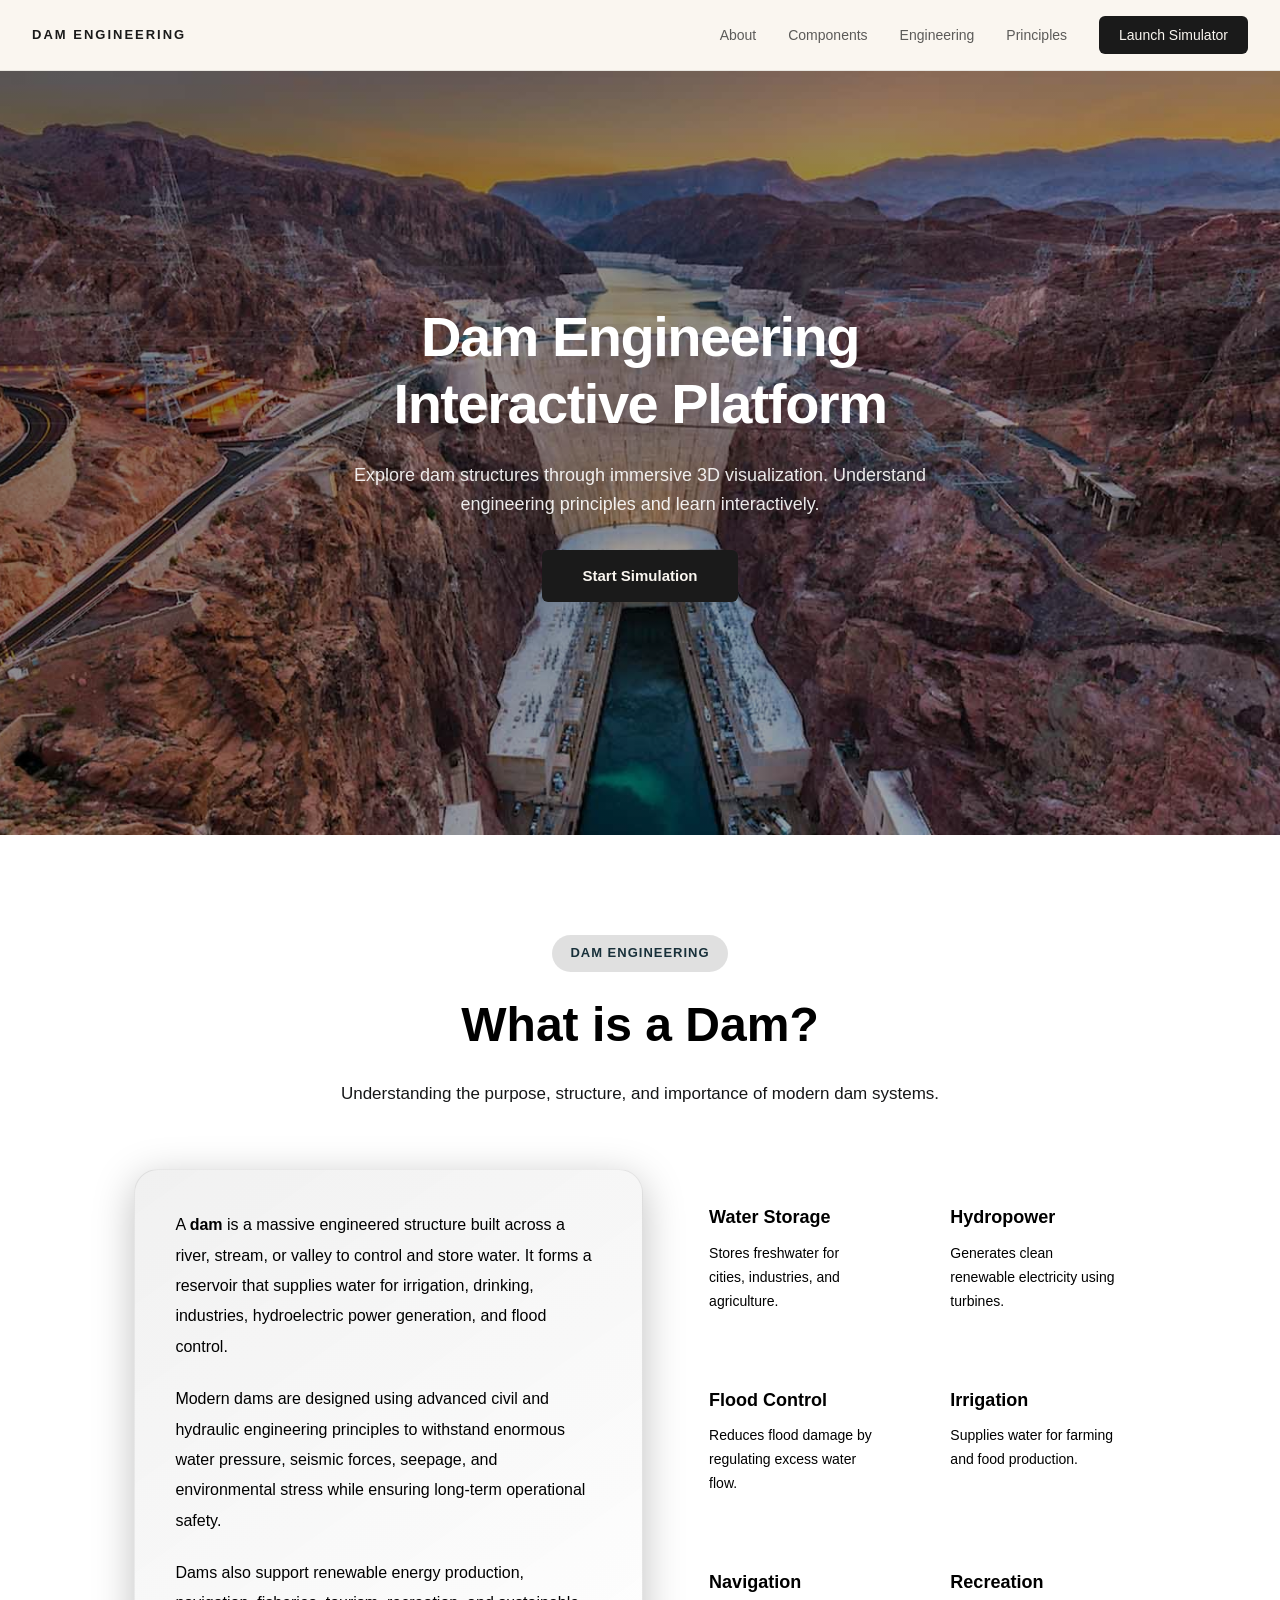
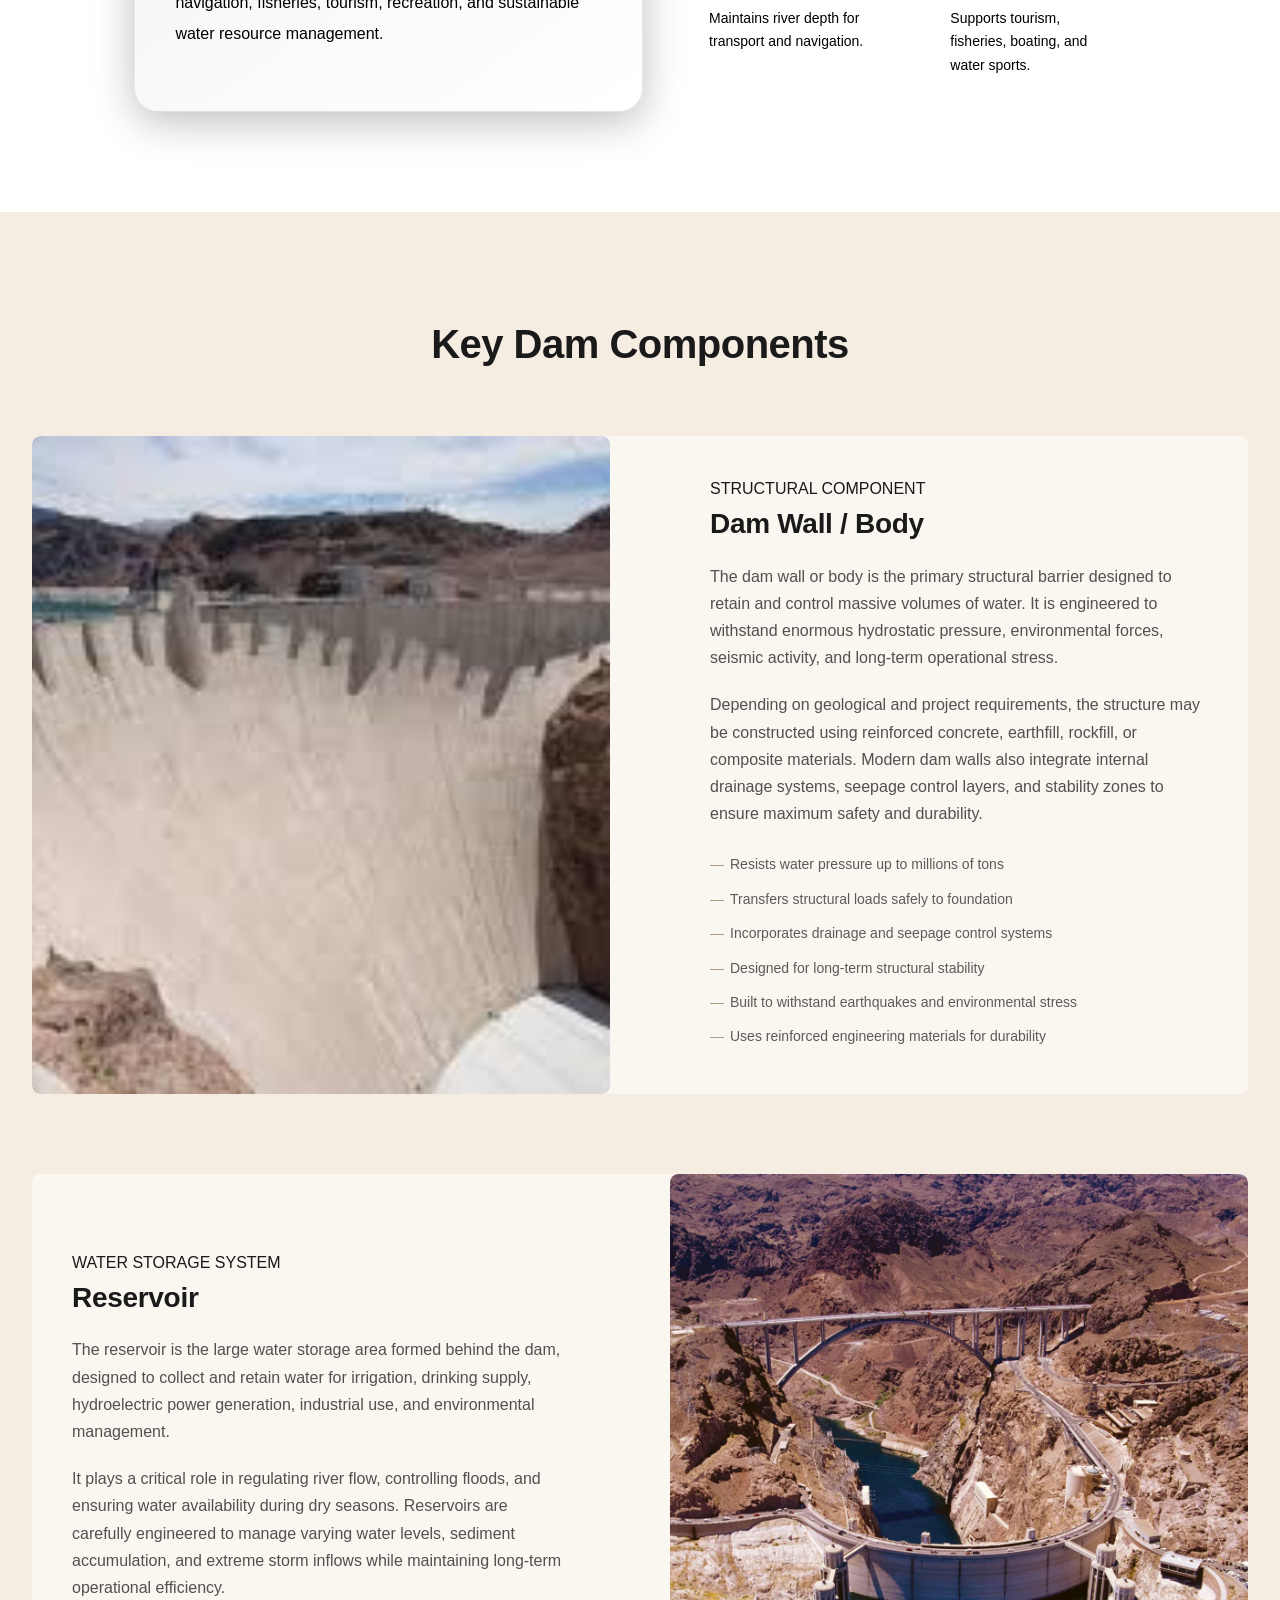
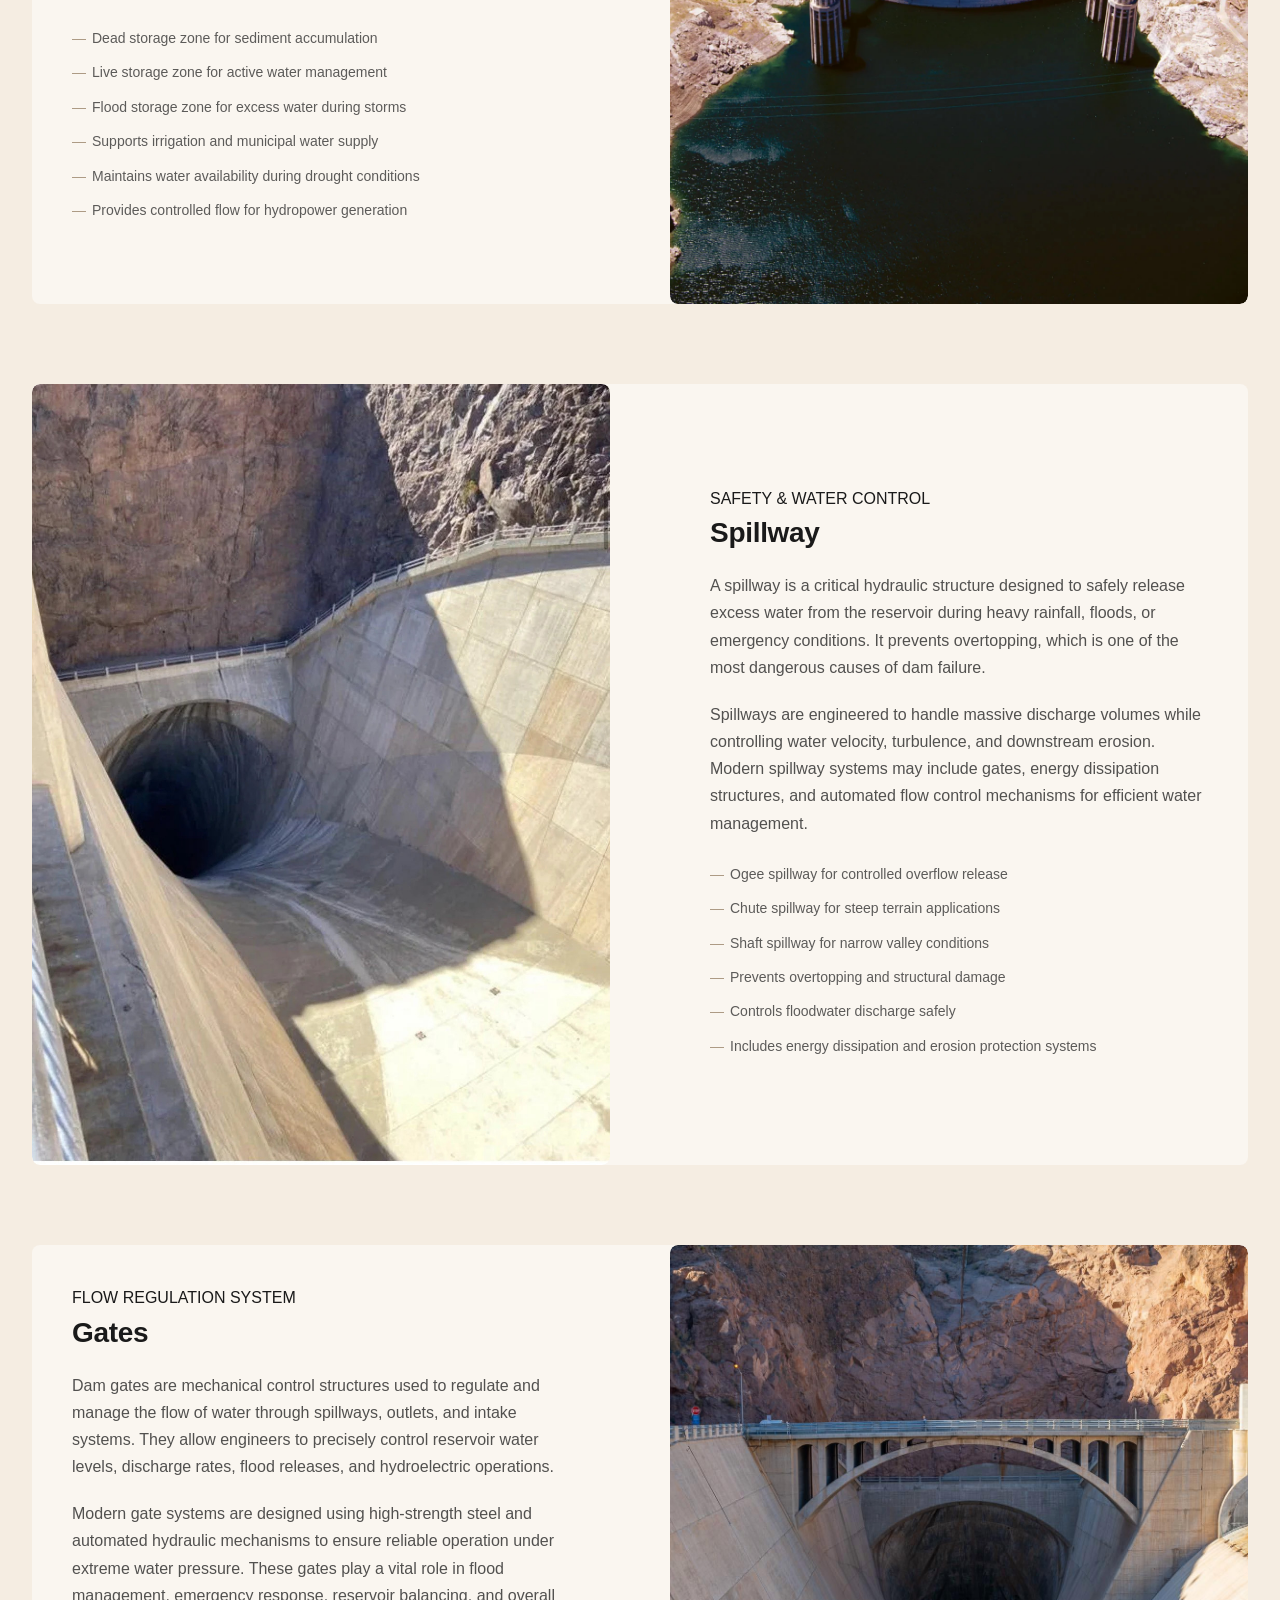
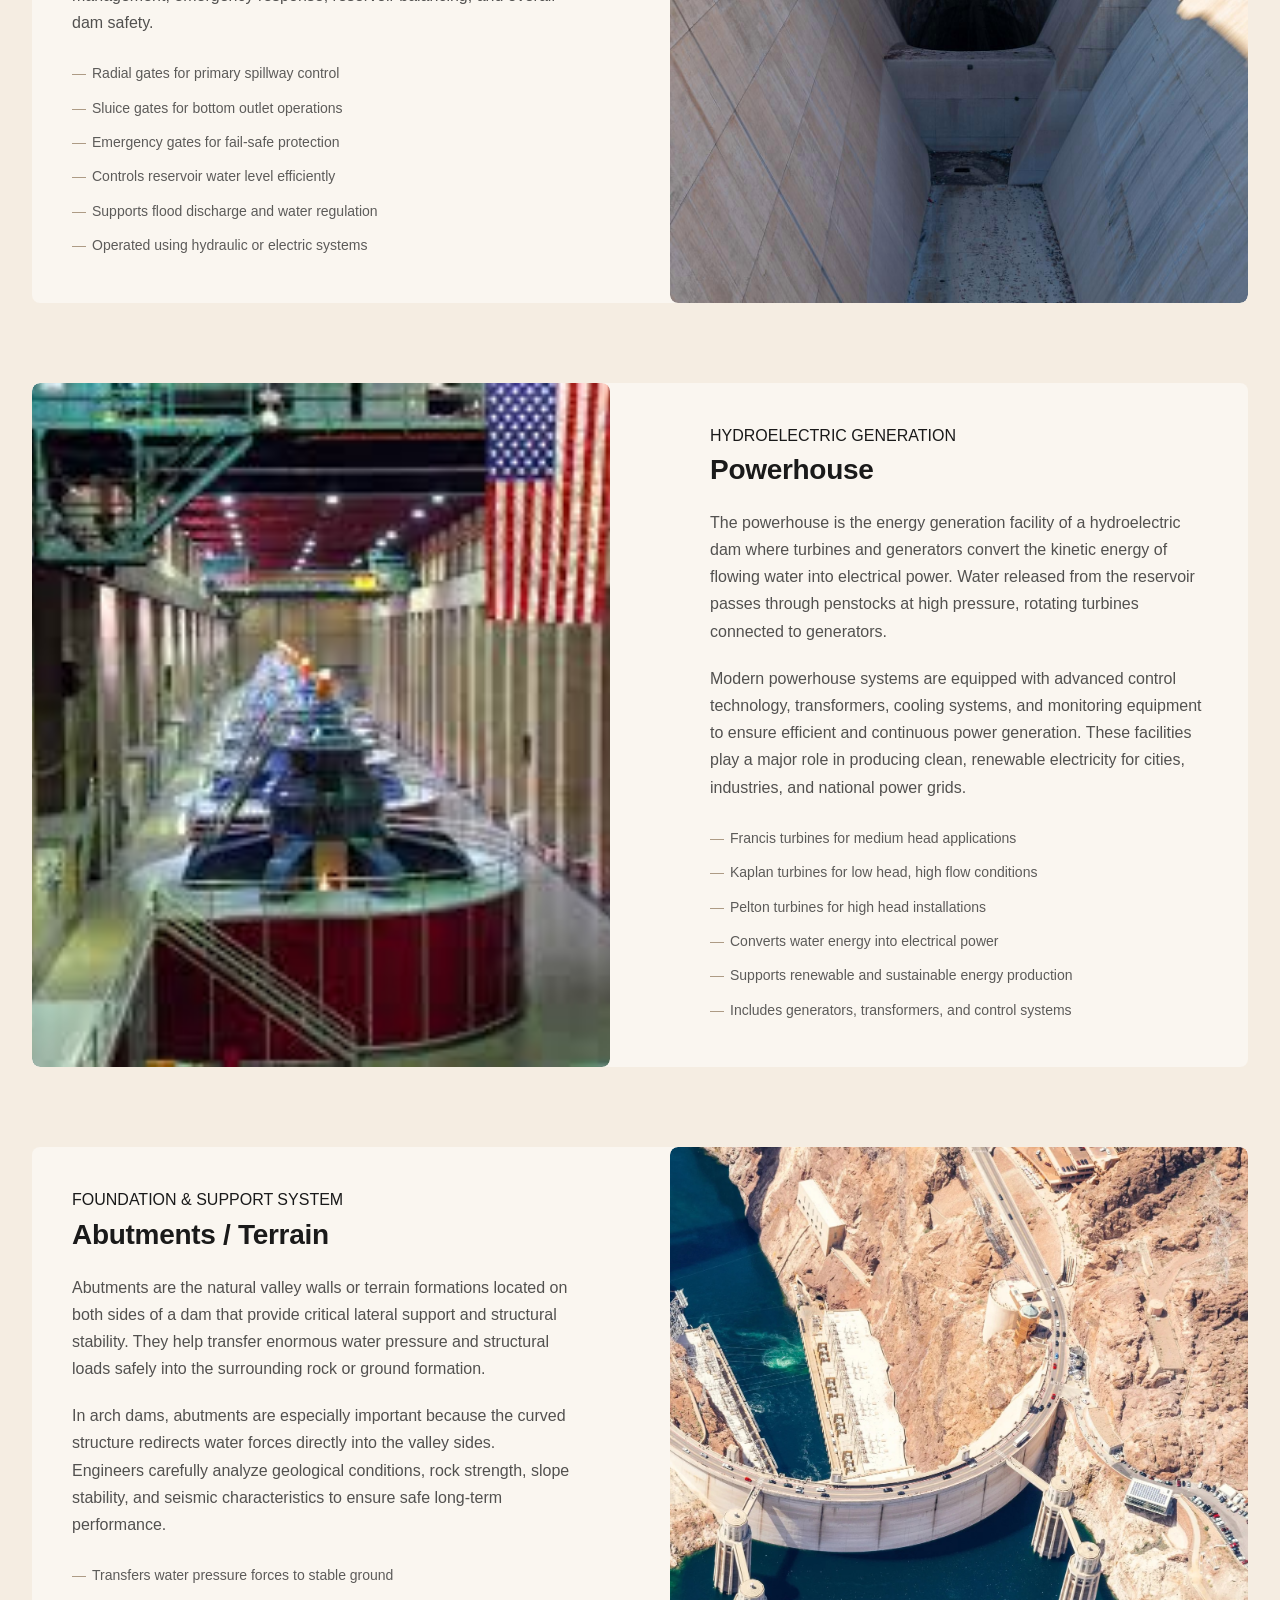
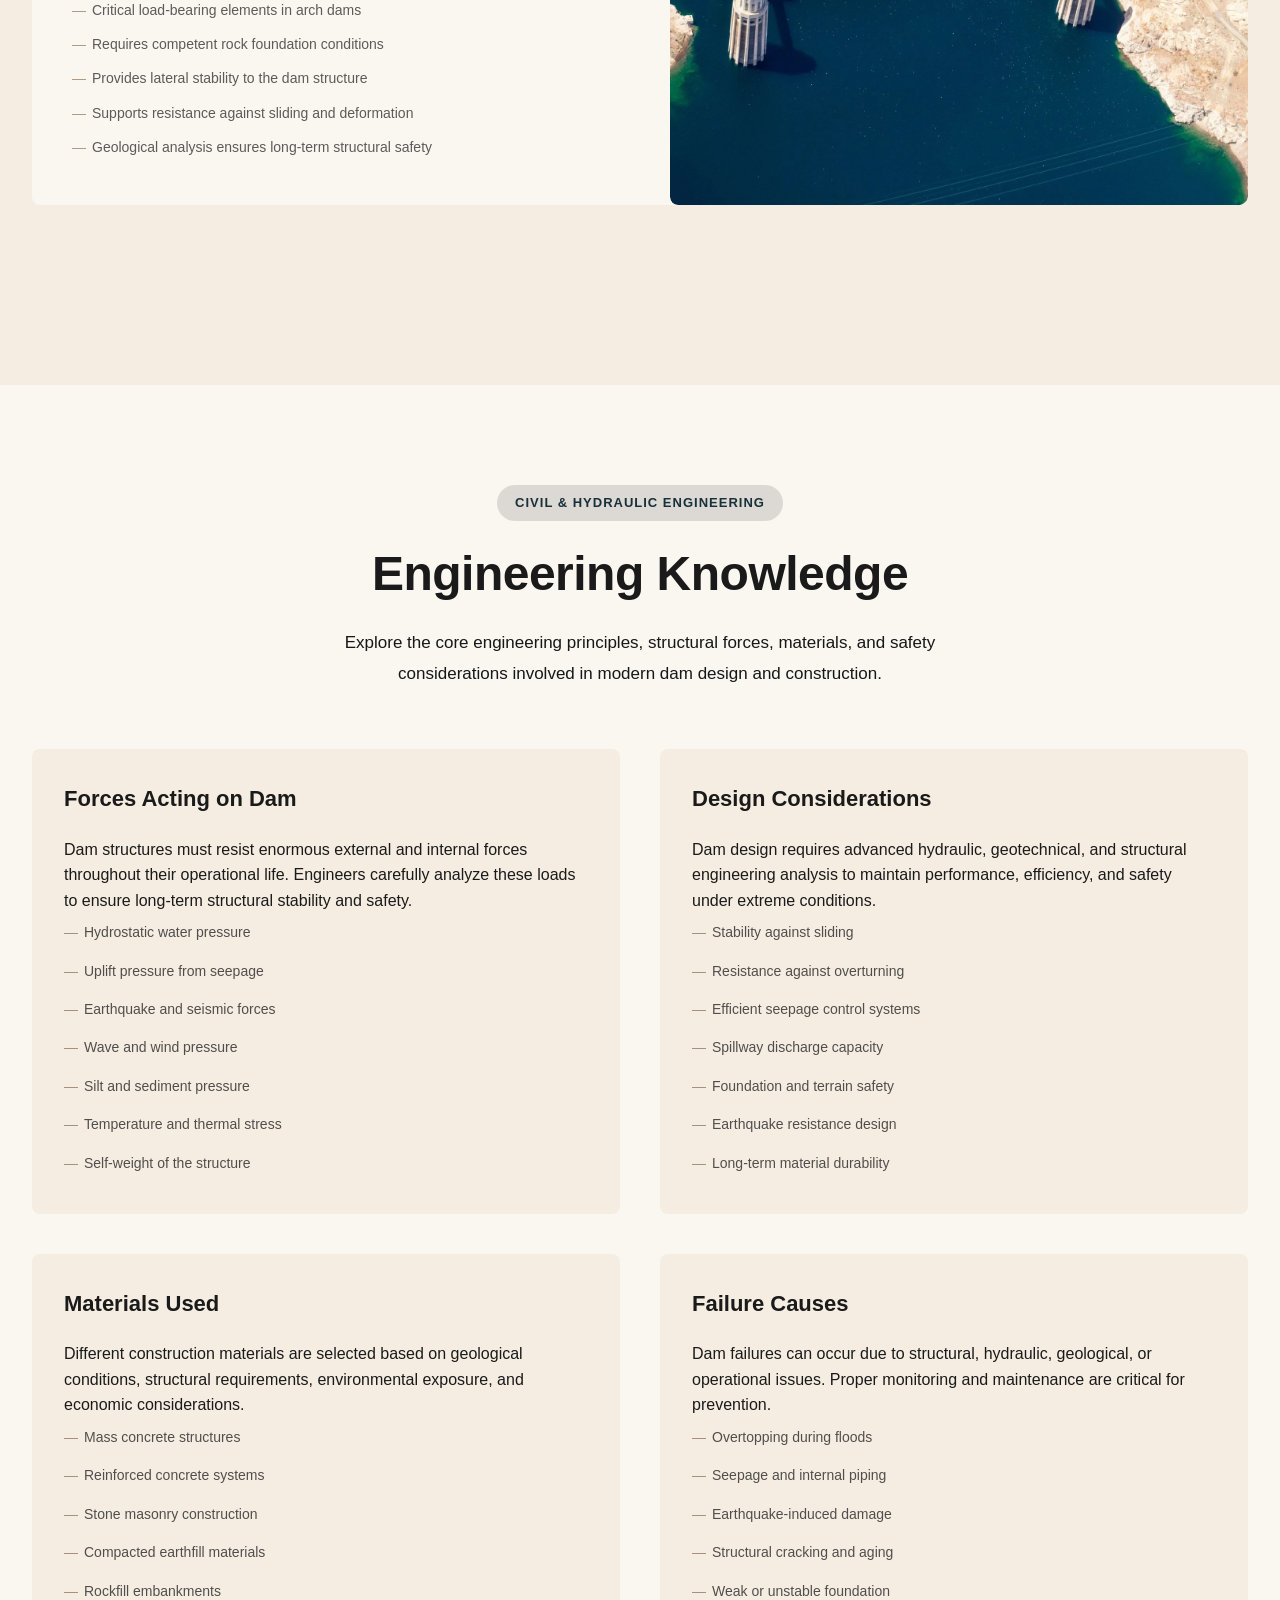
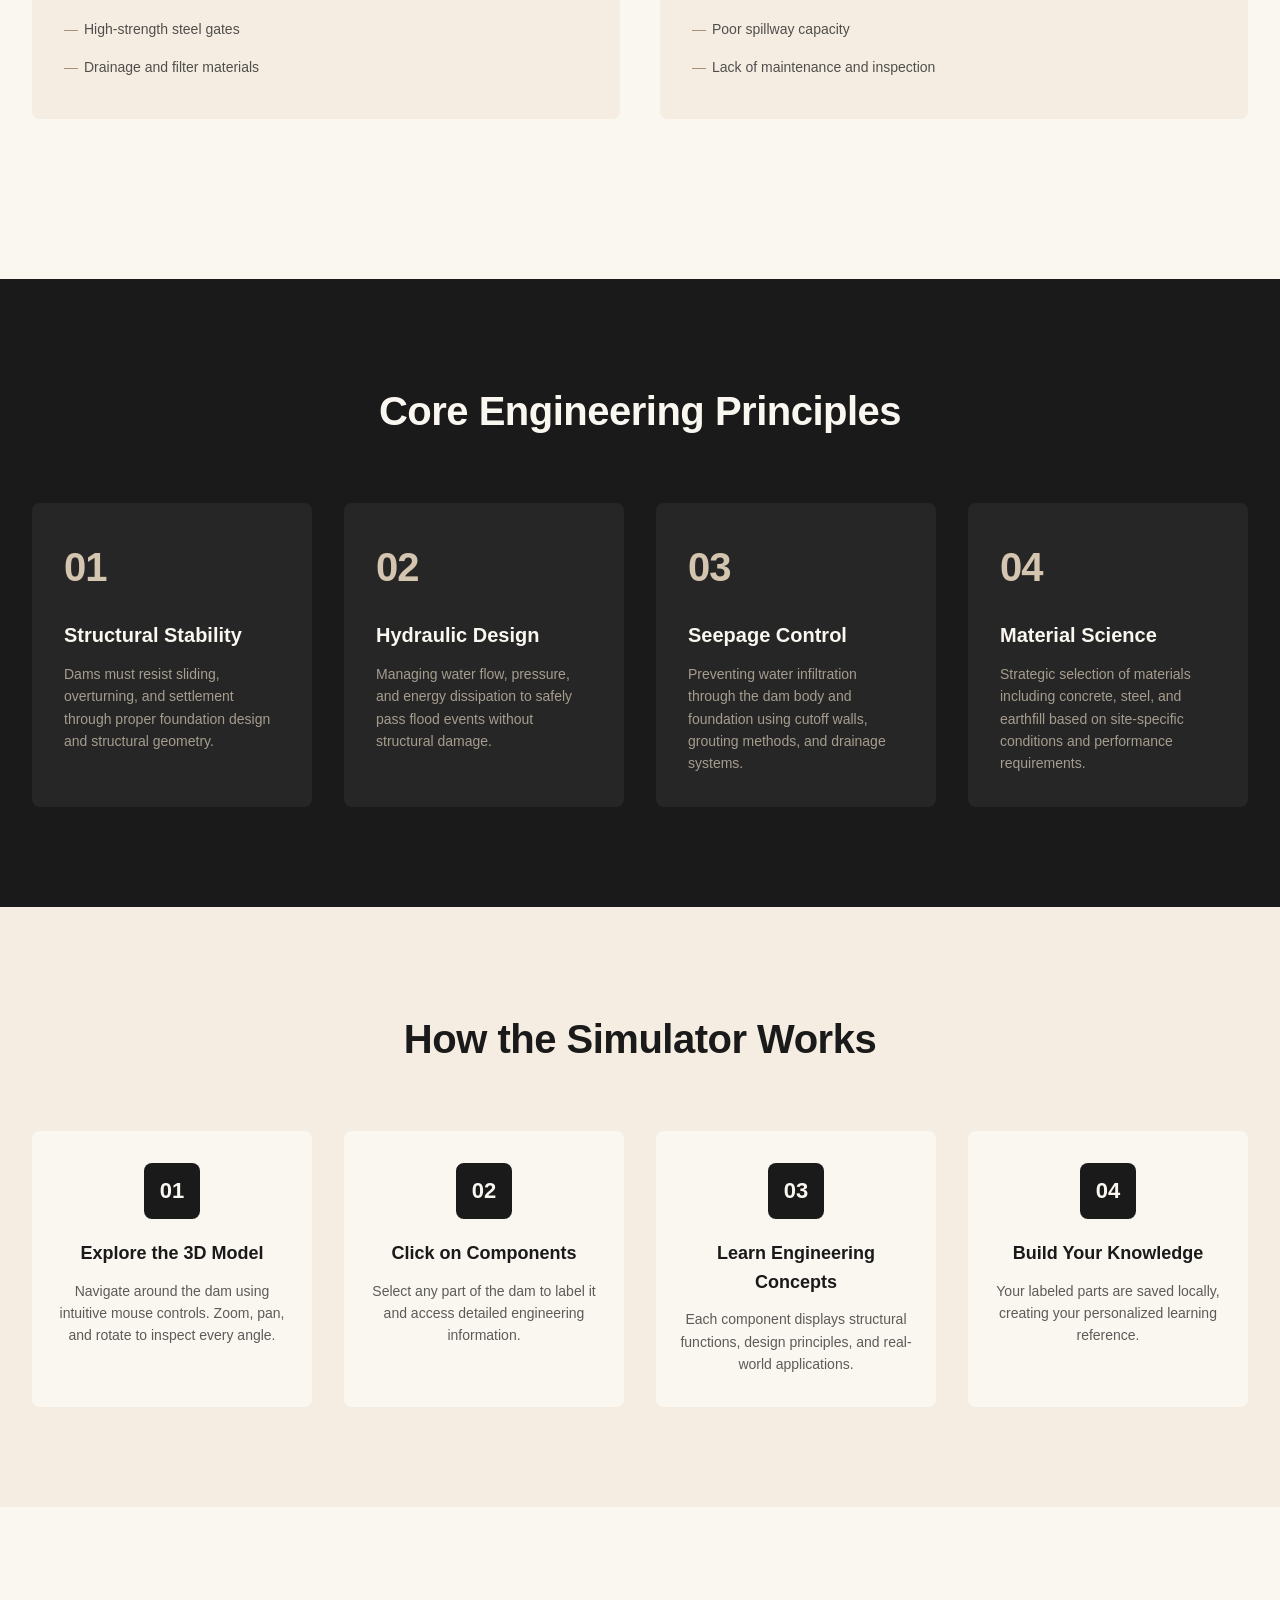
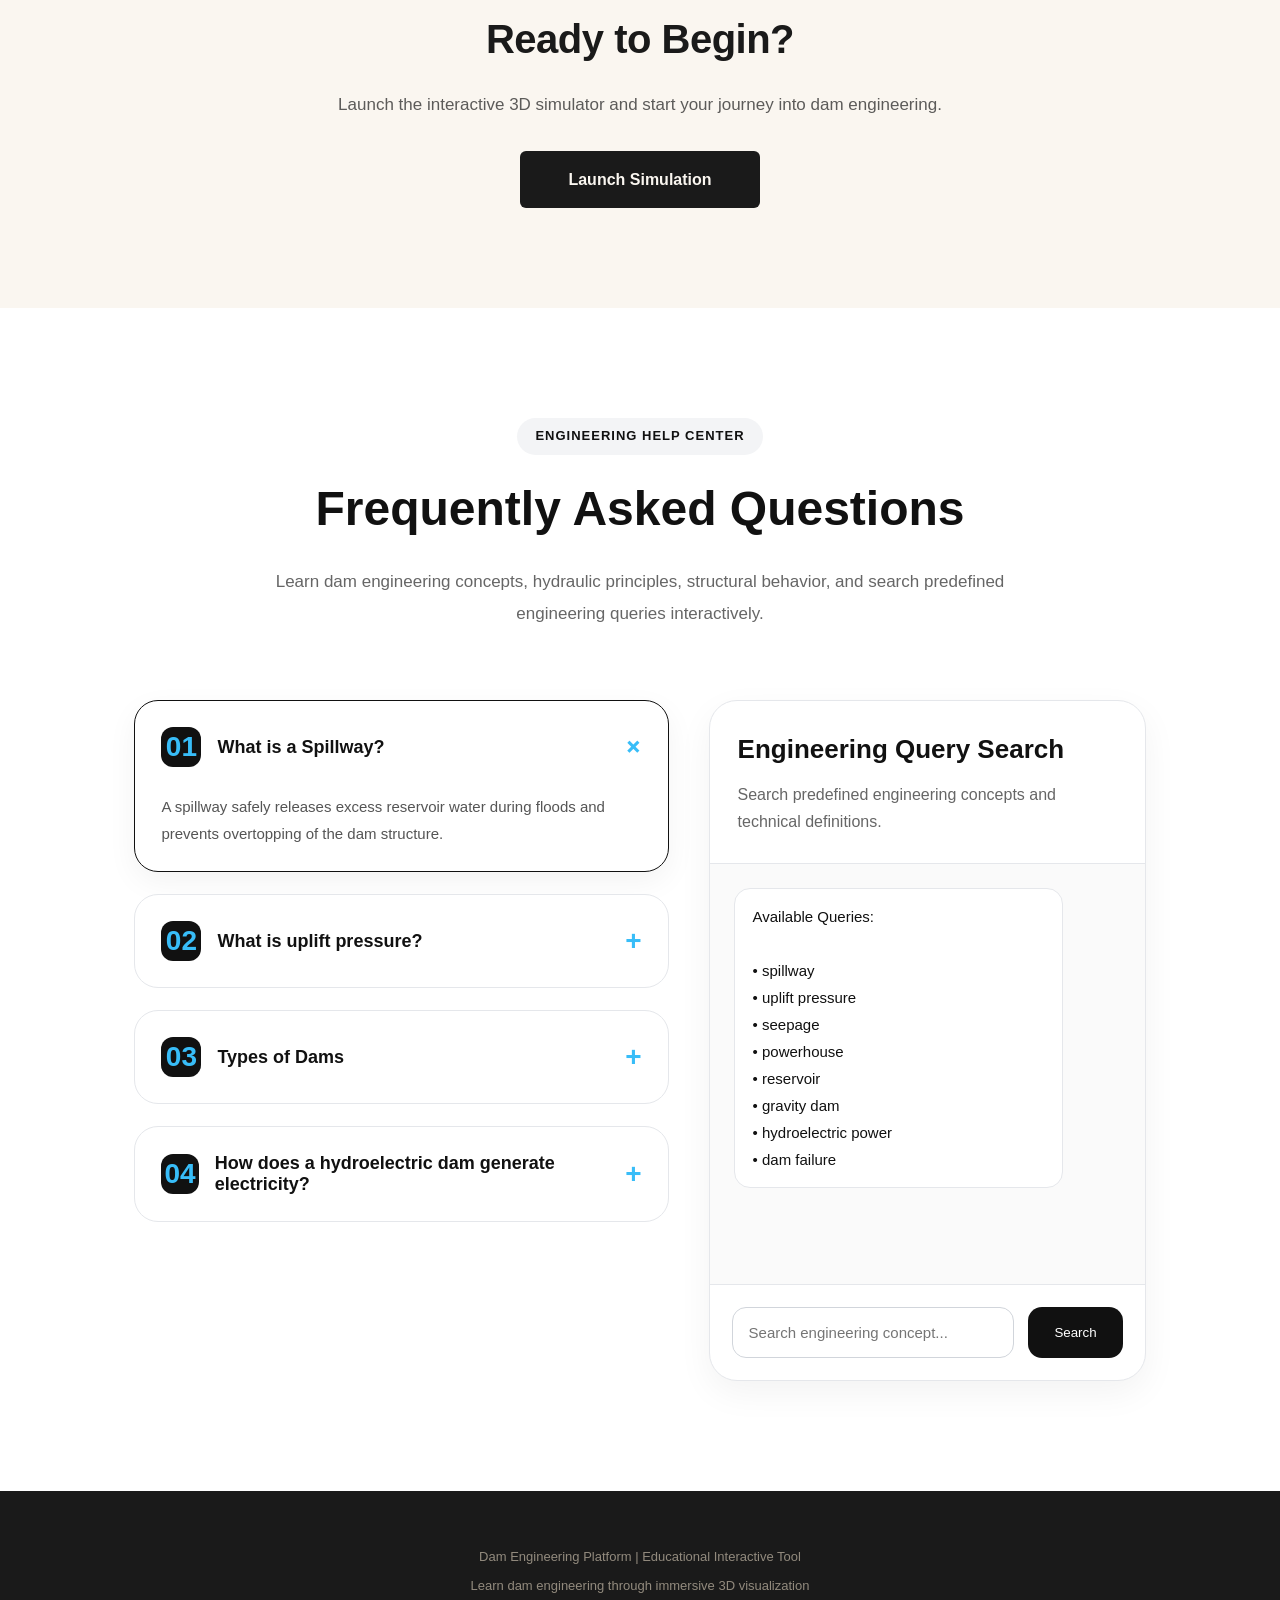
==== commit 2e867e25: "ask question added" ====
--- a/dam-3d-website/index.html
+++ b/dam-3d-website/index.html
@@ -537,195 +537,356 @@
     </div>
   </section>
 
-<!-- FAQ / Ask Me Section -->
-<section id="faq" class="faq-section">
+<!-- =========================
+     MODERN FAQ SECTION
+========================= -->
+
+<!-- =========================
+     FAQ + QUERY SECTION
+========================= -->
+
+<section id="faq" class="modern-faq-section">
 
   <div class="container">
 
-    <!-- Section Header -->
-    <div class="section-header">
-      <span class="section-tag">ASK & LEARN</span>
+    <!-- Header -->
+    <div class="faq-header">
+
+      <span class="faq-tag">
+        ENGINEERING HELP CENTER
+      </span>
+
       <h2>Frequently Asked Questions</h2>
-      <p class="section-subtitle">
-        Explore important dam engineering concepts, hydraulic principles, structural behavior, and common design questions.
+
+      <p class="faq-subtitle">
+        Learn dam engineering concepts, hydraulic principles, structural behavior,
+        and search predefined engineering queries interactively.
       </p>
-    </div>
-
-    <div class="faq-container">
-
-      <!-- FAQ Item -->
-      <div class="faq-item active">
-        <button class="faq-question">
-          What is a Spillway and why is it important?
-          <span>+</span>
-        </button>
-
-        <div class="faq-answer">
+
+    </div>
+
+    <div class="faq-layout">
+
+      <!-- LEFT FAQ -->
+      <div class="faq-left">
+
+        <!-- FAQ 1 -->
+        <div class="faq-card active">
+
+          <button class="faq-question">
+
+            <div>
+              <span class="faq-number">01</span>
+              What is a Spillway?
+            </div>
+
+            <span class="faq-icon">+</span>
+
+          </button>
+
+          <div class="faq-answer">
+
+            <p>
+              A spillway safely releases excess reservoir water during floods
+              and prevents overtopping of the dam structure.
+            </p>
+
+          </div>
+
+        </div>
+
+        <!-- FAQ 2 -->
+        <div class="faq-card">
+
+          <button class="faq-question">
+
+            <div>
+              <span class="faq-number">02</span>
+              What is uplift pressure?
+            </div>
+
+            <span class="faq-icon">+</span>
+
+          </button>
+
+          <div class="faq-answer">
+
+            <p>
+              Uplift pressure is the upward seepage pressure acting beneath the dam foundation.
+            </p>
+
+            <div class="faq-formula">
+              U = γw × h
+            </div>
+
+          </div>
+
+        </div>
+
+        <!-- FAQ 3 -->
+        <div class="faq-card">
+
+          <button class="faq-question">
+
+            <div>
+              <span class="faq-number">03</span>
+              Types of Dams
+            </div>
+
+            <span class="faq-icon">+</span>
+
+          </button>
+
+          <div class="faq-answer">
+
+            <ul>
+              <li>Gravity Dam</li>
+              <li>Arch Dam</li>
+              <li>Earthfill Dam</li>
+              <li>Rockfill Dam</li>
+              <li>Buttress Dam</li>
+            </ul>
+
+          </div>
+
+        </div>
+
+        <!-- FAQ 4 -->
+<div class="faq-card">
+
+  <button class="faq-question">
+
+    <div>
+      <span class="faq-number">04</span>
+      How does a hydroelectric dam generate electricity?
+    </div>
+
+    <span class="faq-icon">+</span>
+
+  </button>
+
+  <div class="faq-answer">
+
+    <p>
+      A hydroelectric dam generates electricity by converting the kinetic energy of flowing water into mechanical and electrical energy.
+    </p>
+
+    <p>
+      Water stored in the reservoir flows through penstocks at high pressure and rotates turbine blades connected to generators. 
+      The generators then convert mechanical rotation into electrical power for transmission to the power grid.
+    </p>
+
+    <div class="faq-formula">
+      Potential Energy → Turbine Rotation → Electrical Energy
+    </div>
+
+  </div>
+
+</div>
+
+      </div>
+
+      <!-- RIGHT QUERY SYSTEM -->
+      <div class="query-box">
+
+        <div class="query-header">
+
+          <h3>Engineering Query Search</h3>
+
           <p>
-            A spillway is a hydraulic structure designed to safely release excess water from a reservoir during floods or heavy rainfall. 
-            It prevents overtopping of the dam, which is one of the most dangerous causes of dam failure. Spillways control water discharge velocity and protect downstream areas from erosion and flooding.
+            Search predefined engineering concepts and technical definitions.
           </p>
-        </div>
-      </div>
-
-      <!-- FAQ Item -->
-      <div class="faq-item">
-        <button class="faq-question">
-          What is uplift pressure in a dam?
-          <span>+</span>
-        </button>
-
-        <div class="faq-answer">
-          <p>
-            Uplift pressure is the upward water pressure acting beneath the dam foundation due to seepage. 
-            It reduces the effective weight of the structure and can affect stability against sliding and overturning.
-          </p>
-
-          <p>
-            Basic Formula:
-          </p>
-
-          <div class="formula-box">
-            U = γw × h
+
+        </div>
+
+        <!-- Messages -->
+        <div class="query-messages" id="queryMessages">
+
+          <div class="query-bot">
+
+            Available Queries:
+            <br><br>
+
+            • spillway<br>
+            • uplift pressure<br>
+            • seepage<br>
+            • powerhouse<br>
+            • reservoir<br>
+            • gravity dam<br>
+            • hydroelectric power<br>
+            • dam failure
+
           </div>
 
-          <p>
-            Where:<br>
-            γw = Unit weight of water<br>
-            h = Water head causing uplift pressure
-          </p>
-        </div>
-      </div>
-
-      <!-- FAQ Item -->
-      <div class="faq-item">
-        <button class="faq-question">
-          What are the different types of dams?
-          <span>+</span>
-        </button>
-
-        <div class="faq-answer">
-          <p>
-            Dams are classified based on construction material, structural behavior, and site conditions.
-          </p>
-
-          <ul>
-            <li><strong>Gravity Dam</strong> – Resists water pressure using its own weight.</li>
-            <li><strong>Arch Dam</strong> – Curved dam transferring forces to valley sides.</li>
-            <li><strong>Earthfill Dam</strong> – Constructed using compacted soil.</li>
-            <li><strong>Rockfill Dam</strong> – Built using rock fragments with impermeable core.</li>
-            <li><strong>Buttress Dam</strong> – Supported by buttresses on downstream side.</li>
-          </ul>
-        </div>
-      </div>
-
-      <!-- FAQ Item -->
-      <div class="faq-item">
-        <button class="faq-question">
-          What are the common modes of dam failure?
-          <span>+</span>
-        </button>
-
-        <div class="faq-answer">
-          <p>
-            Dam failures may occur due to structural, hydraulic, geological, or operational problems.
-          </p>
-
-          <ul>
-            <li>Overtopping during extreme floods</li>
-            <li>Foundation failure or settlement</li>
-            <li>Seepage and piping inside embankment</li>
-            <li>Earthquake-induced structural damage</li>
-            <li>Cracks and material deterioration</li>
-            <li>Poor maintenance and gate malfunction</li>
-          </ul>
-        </div>
-      </div>
-
-      <!-- FAQ Item -->
-      <div class="faq-item">
-        <button class="faq-question">
-          How does a hydroelectric dam generate electricity?
-          <span>+</span>
-        </button>
-
-        <div class="faq-answer">
-          <p>
-            Water stored in the reservoir flows through penstocks toward turbines at high velocity. 
-            The flowing water rotates turbine blades, which drive generators to produce electricity.
-          </p>
-
-          <p>
-            Energy Conversion Process:
-          </p>
-
-          <div class="formula-box">
-            Potential Energy → Kinetic Energy → Mechanical Energy → Electrical Energy
-          </div>
-        </div>
-      </div>
-
-      <!-- FAQ Item -->
-      <div class="faq-item">
-        <button class="faq-question">
-          Why is seepage control important in dams?
-          <span>+</span>
-        </button>
-
-        <div class="faq-answer">
-          <p>
-            Seepage control prevents uncontrolled water movement through the dam body and foundation. 
-            Excessive seepage can weaken soil, increase uplift pressure, and lead to piping failure.
-          </p>
-
-          <p>
-            Common seepage control methods include:
-          </p>
-
-          <ul>
-            <li>Cutoff walls</li>
-            <li>Grouting techniques</li>
-            <li>Drainage galleries</li>
-            <li>Toe drains and filter zones</li>
-          </ul>
-        </div>
-      </div>
-
-      <!-- FAQ Item -->
-      <div class="faq-item">
-        <button class="faq-question">
-          Why are earthquakes dangerous for dams?
-          <span>+</span>
-        </button>
-
-        <div class="faq-answer">
-          <p>
-            Earthquakes generate dynamic forces and vibrations that can cause cracking, sliding, settlement, or structural instability in dams.
-          </p>
-
-          <p>
-            Modern dams are designed using seismic analysis methods to resist ground acceleration and maintain structural safety during earthquake events.
-          </p>
-        </div>
-      </div>
-
-    </div>
-  </div>
+        </div>
+
+        <!-- Input -->
+        <div class="query-input-area">
+
+          <input
+            type="text"
+            id="queryInput"
+            placeholder="Search engineering concept..."
+          >
+
+          <button id="queryBtn">
+            Search
+          </button>
+
+        </div>
+
+      </div>
+
+    </div>
+
+  </div>
+
 </section>
 
-<!-- FAQ SCRIPT -->
+<!-- =========================
+     FAQ + QUERY SCRIPT
+========================= -->
+
 <script>
-  const faqItems = document.querySelectorAll(".faq-item");
-
-  faqItems.forEach(item => {
-    const question = item.querySelector(".faq-question");
-
-    question.addEventListener("click", () => {
-      item.classList.toggle("active");
+
+/* FAQ */
+
+const faqCards =
+document.querySelectorAll(".faq-card");
+
+faqCards.forEach(card => {
+
+  const button =
+  card.querySelector(".faq-question");
+
+  button.addEventListener("click", () => {
+
+    faqCards.forEach(item => {
+
+      if(item !== card) {
+        item.classList.remove("active");
+      }
+
     });
+
+    card.classList.toggle("active");
+
   });
+
+});
+
+/* QUERY SYSTEM */
+
+const queryDatabase = {
+
+  "spillway":
+  "A spillway is a hydraulic structure designed to safely release excess water from a reservoir.",
+
+  "uplift pressure":
+  "Uplift pressure is the upward water pressure beneath the dam foundation caused by seepage.",
+
+  "seepage":
+  "Seepage is the movement of water through the dam body or foundation.",
+
+  "powerhouse":
+  "The powerhouse contains turbines and generators for hydroelectric power generation.",
+
+  "reservoir":
+  "A reservoir is the water storage area formed behind a dam.",
+
+  "gravity dam":
+  "A gravity dam resists water pressure mainly through its own self-weight.",
+
+  "hydroelectric power":
+  "Hydroelectric power is generated by converting flowing water energy into electricity.",
+
+  "dam failure":
+  "Dam failure may occur due to overtopping, piping, seepage, earthquakes, or foundation instability.",
+
+  "default":
+  "No matching engineering query found. Try searching spillway, seepage, reservoir, powerhouse, or uplift pressure."
+
+};
+
+const queryInput =
+document.getElementById("queryInput");
+
+const queryBtn =
+document.getElementById("queryBtn");
+
+const queryMessages =
+document.getElementById("queryMessages");
+
+function addQueryMessage(message, type) {
+
+  const div =
+  document.createElement("div");
+
+  div.className =
+    type === "user"
+    ? "query-user"
+    : "query-bot";
+
+  div.innerText = message;
+
+  queryMessages.appendChild(div);
+
+  queryMessages.scrollTop =
+  queryMessages.scrollHeight;
+}
+
+function processQuery() {
+
+  const text =
+  queryInput.value.trim();
+
+  if(text === "") return;
+
+  addQueryMessage(text, "user");
+
+  const lowerText =
+  text.toLowerCase();
+
+  let answer =
+  queryDatabase.default;
+
+  for(const key in queryDatabase) {
+
+    if(lowerText.includes(key)) {
+
+      answer =
+      queryDatabase[key];
+
+      break;
+    }
+  }
+
+  setTimeout(() => {
+
+    addQueryMessage(answer, "bot");
+
+  }, 300);
+
+  queryInput.value = "";
+}
+
+queryBtn.addEventListener(
+  "click",
+  processQuery
+);
+
+queryInput.addEventListener(
+  "keypress",
+  function(e) {
+
+    if(e.key === "Enter") {
+      processQuery();
+    }
+
+  }
+);
+
 </script>
-
   <!-- Footer -->
   <footer>
     <div class="container">
--- a/dam-3d-website/landing.css
+++ b/dam-3d-website/landing.css
@@ -866,4 +866,759 @@
   .formula-box {
     margin: 0 20px 20px;
   }
+}
+
+/* =========================
+   WHITE THEME ASK ME SECTION
+========================= */
+
+.askme-section {
+  padding: 100px 8%;
+  background: #ffffff;
+  color: #111111;
+}
+
+.askme-section .section-header {
+  text-align: center;
+  margin-bottom: 70px;
+}
+
+.askme-section .section-tag {
+  display: inline-block;
+  padding: 8px 18px;
+  border-radius: 30px;
+  background: rgba(0,0,0,0.05);
+  color: #111;
+  font-size: 13px;
+  font-weight: 600;
+  letter-spacing: 1px;
+  margin-bottom: 15px;
+}
+
+.askme-section h2 {
+  font-size: 48px;
+  margin-bottom: 15px;
+}
+
+.askme-section .section-subtitle {
+  color: #555;
+  max-width: 750px;
+  margin: auto;
+  line-height: 1.9;
+}
+
+/* Layout */
+
+.askme-layout {
+  display: grid;
+  grid-template-columns: 1fr 1fr;
+  gap: 40px;
+  align-items: start;
+}
+
+/* FAQ */
+
+.faq-side {
+  display: flex;
+  flex-direction: column;
+  gap: 20px;
+}
+
+.faq-card {
+  border: 1px solid #e5e5e5;
+  border-radius: 18px;
+  overflow: hidden;
+  background: #fff;
+}
+
+.faq-btn {
+  width: 100%;
+  padding: 22px 25px;
+  border: none;
+  background: #fff;
+  cursor: pointer;
+  font-size: 17px;
+  font-weight: 600;
+  text-align: left;
+
+  display: flex;
+  justify-content: space-between;
+  align-items: center;
+}
+
+.faq-btn span {
+  font-size: 24px;
+}
+
+.faq-content {
+  max-height: 0;
+  overflow: hidden;
+  transition: 0.3s ease;
+}
+
+.faq-card.active .faq-content {
+  max-height: 300px;
+}
+
+.faq-content p,
+.faq-content ul {
+  padding: 0 25px 25px;
+  color: #555;
+  line-height: 1.8;
+}
+
+.formula-box {
+  margin: 0 25px 25px;
+  padding: 15px;
+  border-radius: 12px;
+  background: #f3f4f6;
+  text-align: center;
+  font-weight: bold;
+}
+
+/* Chatbot */
+
+.chatbot-box {
+  border: 1px solid #e5e5e5;
+  border-radius: 24px;
+  overflow: hidden;
+  background: #fff;
+}
+
+.chatbot-header {
+  padding: 22px;
+  border-bottom: 1px solid #e5e5e5;
+  display: flex;
+  align-items: center;
+  gap: 15px;
+}
+
+.bot-status {
+  width: 14px;
+  height: 14px;
+  border-radius: 50%;
+  background: #22c55e;
+}
+
+.chatbot-header h3 {
+  font-size: 20px;
+  margin-bottom: 4px;
+}
+
+.chatbot-header p {
+  color: #666;
+  font-size: 14px;
+}
+
+.chat-messages {
+  height: 420px;
+  overflow-y: auto;
+  padding: 25px;
+  background: #fafafa;
+}
+
+/* Messages */
+
+.bot-message,
+.user-message {
+  padding: 14px 18px;
+  border-radius: 16px;
+  margin-bottom: 15px;
+  max-width: 80%;
+  line-height: 1.7;
+}
+
+.bot-message {
+  background: #fff;
+  border: 1px solid #e5e5e5;
+}
+
+.user-message {
+  background: #111;
+  color: #fff;
+  margin-left: auto;
+}
+
+/* Input */
+
+.chat-input-area {
+  display: flex;
+  padding: 20px;
+  gap: 15px;
+  border-top: 1px solid #e5e5e5;
+}
+
+.chat-input-area input {
+  flex: 1;
+  padding: 15px;
+  border-radius: 14px;
+  border: 1px solid #ddd;
+  outline: none;
+  font-size: 15px;
+}
+
+.chat-input-area button {
+  padding: 15px 24px;
+  border: none;
+  border-radius: 14px;
+  background: #111;
+  color: #fff;
+  cursor: pointer;
+  transition: 0.3s ease;
+}
+
+.chat-input-area button:hover {
+  background: #333;
+}
+
+/* Responsive */
+
+@media (max-width: 992px) {
+
+  .askme-layout {
+    grid-template-columns: 1fr;
+  }
+
+}
+
+@media (max-width: 600px) {
+
+  .askme-section h2 {
+    font-size: 34px;
+  }
+
+  .chat-messages {
+    height: 350px;
+  }
+
+}
+
+/* =========================
+   MODERN FAQ SECTION
+========================= */
+
+.modern-faq-section {
+  padding: 110px 8%;
+  background: #ffffff;
+  color: #111111;
+}
+
+/* Header */
+
+.faq-header {
+  text-align: center;
+  margin-bottom: 70px;
+}
+
+.faq-tag {
+  display: inline-block;
+  padding: 8px 18px;
+  border-radius: 30px;
+  background: #f3f4f6;
+  color: #111;
+  font-size: 13px;
+  font-weight: 600;
+  letter-spacing: 1px;
+  margin-bottom: 16px;
+}
+
+.faq-header h2 {
+  font-size: 48px;
+  margin-bottom: 18px;
+  font-weight: 700;
+}
+
+.faq-subtitle {
+  max-width: 760px;
+  margin: auto;
+  color: #666;
+  font-size: 17px;
+  line-height: 1.9;
+}
+
+/* Layout */
+
+.faq-layout {
+  display: grid;
+  grid-template-columns: 1.2fr 0.8fr;
+  gap: 40px;
+  align-items: start;
+}
+
+/* FAQ Cards */
+
+.faq-left {
+  display: flex;
+  flex-direction: column;
+  gap: 22px;
+}
+
+.faq-card {
+  border: 1px solid #e5e7eb;
+  border-radius: 24px;
+  overflow: hidden;
+  background: #ffffff;
+  transition: 0.35s ease;
+}
+
+.faq-card.active {
+  border-color: #111;
+  box-shadow: 0 15px 40px rgba(0,0,0,0.06);
+}
+
+/* Question */
+
+.faq-question {
+  width: 100%;
+  border: none;
+  background: transparent;
+  padding: 28px;
+  cursor: pointer;
+
+  display: flex;
+  justify-content: space-between;
+  align-items: center;
+
+  text-align: left;
+
+  font-size: 18px;
+  font-weight: 600;
+  color: #111;
+}
+
+.faq-question div {
+  display: flex;
+  align-items: center;
+  gap: 16px;
+}
+
+/* Number */
+
+.faq-number {
+  width: 42px;
+  height: 42px;
+  border-radius: 12px;
+  background: #111;
+  color: #fff;
+
+  display: flex;
+  align-items: center;
+  justify-content: center;
+
+  font-size: 14px;
+  font-weight: 700;
+}
+
+/* Icon */
+
+.faq-icon {
+  font-size: 28px;
+  transition: 0.3s ease;
+}
+
+.faq-card.active .faq-icon {
+  transform: rotate(45deg);
+}
+
+/* Answer */
+
+.faq-answer {
+  max-height: 0;
+  overflow: hidden;
+  transition: max-height 0.4s ease;
+}
+
+.faq-card.active .faq-answer {
+  max-height: 500px;
+}
+
+.faq-answer p,
+.faq-answer ul {
+  padding: 0 28px 24px;
+  color: #555;
+  line-height: 1.9;
+  font-size: 15px;
+}
+
+.faq-answer ul {
+  padding-left: 52px;
+}
+
+.faq-answer li {
+  margin-bottom: 12px;
+}
+
+/* Formula */
+
+.faq-formula {
+  margin: 0 28px 24px;
+  padding: 18px;
+  border-radius: 16px;
+  background: #f8fafc;
+  border: 1px solid #e5e7eb;
+
+  text-align: center;
+
+  font-size: 22px;
+  font-weight: 700;
+}
+
+/* Right Info Card */
+
+.faq-info-card {
+  position: sticky;
+  top: 120px;
+
+  padding: 40px;
+  border-radius: 28px;
+
+  background: #111111;
+  color: #ffffff;
+}
+
+.faq-info-card h3 {
+  font-size: 30px;
+  margin-bottom: 20px;
+}
+
+.faq-info-card p {
+  color: #d1d5db;
+  line-height: 1.9;
+  margin-bottom: 35px;
+}
+
+/* Stats */
+
+.faq-stats {
+  display: grid;
+  grid-template-columns: 1fr;
+  gap: 18px;
+}
+
+.stat-box {
+  padding: 22px;
+  border-radius: 18px;
+  background: rgba(255,255,255,0.08);
+}
+
+.stat-box h4 {
+  font-size: 28px;
+  margin-bottom: 8px;
+}
+
+.stat-box p {
+  margin: 0;
+  color: #d1d5db;
+}
+
+/* Responsive */
+
+@media (max-width: 992px) {
+
+  .faq-layout {
+    grid-template-columns: 1fr;
+  }
+
+  .faq-info-card {
+    position: relative;
+    top: 0;
+  }
+
+}
+
+@media (max-width: 600px) {
+
+  .modern-faq-section {
+    padding: 90px 6%;
+  }
+
+  .faq-header h2 {
+    font-size: 36px;
+  }
+
+  .faq-question {
+    padding: 22px;
+    font-size: 16px;
+  }
+
+  .faq-question div {
+    gap: 12px;
+  }
+
+  .faq-number {
+    width: 36px;
+    height: 36px;
+    font-size: 12px;
+  }
+
+}
+/* =========================
+   FAQ + QUERY SECTION
+========================= */
+
+.modern-faq-section {
+  padding: 110px 8%;
+  background: #ffffff;
+  color: #111111;
+}
+
+/* Header */
+
+.faq-header {
+  text-align: center;
+  margin-bottom: 70px;
+}
+
+.faq-tag {
+  display: inline-block;
+  padding: 8px 18px;
+  border-radius: 30px;
+  background: #f3f4f6;
+  color: #111;
+  font-size: 13px;
+  font-weight: 600;
+  letter-spacing: 1px;
+  margin-bottom: 16px;
+}
+
+.faq-header h2 {
+  font-size: 48px;
+  margin-bottom: 18px;
+}
+
+.faq-subtitle {
+  max-width: 760px;
+  margin: auto;
+  color: #666;
+  line-height: 1.9;
+}
+
+/* Layout */
+
+.faq-layout {
+  display: grid;
+  grid-template-columns: 1.1fr 0.9fr;
+  gap: 40px;
+  align-items: start;
+}
+
+/* FAQ */
+
+.faq-left {
+  display: flex;
+  flex-direction: column;
+  gap: 22px;
+}
+
+.faq-card {
+  border: 1px solid #e5e7eb;
+  border-radius: 24px;
+  overflow: hidden;
+  transition: 0.3s ease;
+  background: #fff;
+}
+
+.faq-card.active {
+  border-color: #111;
+  box-shadow: 0 10px 30px rgba(0,0,0,0.05);
+}
+
+.faq-question {
+  width: 100%;
+  border: none;
+  background: transparent;
+  padding: 26px;
+  cursor: pointer;
+
+  display: flex;
+  justify-content: space-between;
+  align-items: center;
+
+  font-size: 18px;
+  font-weight: 600;
+  color: #111;
+}
+
+.faq-question div {
+  display: flex;
+  align-items: center;
+  gap: 16px;
+}
+
+.faq-number {
+  width: 40px;
+  height: 40px;
+  border-radius: 12px;
+  background: #111;
+  color: #fff;
+
+  display: flex;
+  align-items: center;
+  justify-content: center;
+
+  font-size: 13px;
+}
+
+.faq-icon {
+  font-size: 26px;
+  transition: 0.3s ease;
+}
+
+.faq-card.active .faq-icon {
+  transform: rotate(45deg);
+}
+
+.faq-answer {
+  max-height: 0;
+  overflow: hidden;
+  transition: 0.4s ease;
+}
+
+.faq-card.active .faq-answer {
+  max-height: 400px;
+}
+
+.faq-answer p,
+.faq-answer ul {
+  padding: 0 26px 24px;
+  color: #555;
+  line-height: 1.8;
+}
+
+.faq-answer ul {
+  padding-left: 50px;
+}
+
+.faq-formula {
+  margin: 0 26px 24px;
+  padding: 18px;
+  border-radius: 16px;
+  background: #f8fafc;
+  border: 1px solid #e5e7eb;
+
+  text-align: center;
+
+  font-size: 22px;
+  font-weight: 700;
+}
+
+/* QUERY BOX */
+
+.query-box {
+  border: 1px solid #e5e7eb;
+  border-radius: 28px;
+  overflow: hidden;
+  background: #fff;
+  box-shadow: 0 12px 35px rgba(0,0,0,0.05);
+}
+
+.query-header {
+  padding: 28px;
+  border-bottom: 1px solid #e5e7eb;
+}
+
+.query-header h3 {
+  font-size: 26px;
+  margin-bottom: 10px;
+}
+
+.query-header p {
+  color: #666;
+  line-height: 1.7;
+}
+
+/* Messages */
+
+.query-messages {
+  height: 420px;
+  overflow-y: auto;
+  padding: 24px;
+  background: #fafafa;
+}
+
+.query-bot,
+.query-user {
+  padding: 14px 18px;
+  border-radius: 16px;
+  margin-bottom: 18px;
+  max-width: 85%;
+  line-height: 1.8;
+  font-size: 15px;
+}
+
+.query-bot {
+  background: #ffffff;
+  border: 1px solid #e5e7eb;
+}
+
+.query-user {
+  background: #111;
+  color: #fff;
+  margin-left: auto;
+}
+
+/* Input */
+
+.query-input-area {
+  display: flex;
+  gap: 14px;
+  padding: 22px;
+  border-top: 1px solid #e5e7eb;
+}
+
+.query-input-area input {
+  flex: 1;
+  padding: 16px;
+  border-radius: 14px;
+  border: 1px solid #d1d5db;
+  outline: none;
+  font-size: 15px;
+}
+
+.query-input-area input:focus {
+  border-color: #111;
+}
+
+.query-input-area button {
+  padding: 16px 26px;
+  border: none;
+  border-radius: 14px;
+  background: #111;
+  color: #fff;
+  cursor: pointer;
+  transition: 0.3s ease;
+}
+
+.query-input-area button:hover {
+  background: #333;
+}
+
+/* Responsive */
+
+@media (max-width: 992px) {
+
+  .faq-layout {
+    grid-template-columns: 1fr;
+  }
+
+}
+
+@media (max-width: 600px) {
+
+  .modern-faq-section {
+    padding: 90px 6%;
+  }
+
+  .faq-header h2 {
+    font-size: 34px;
+  }
+
+  .query-messages {
+    height: 340px;
+  }
+
+  .query-input-area {
+    flex-direction: column;
+  }
+
 }
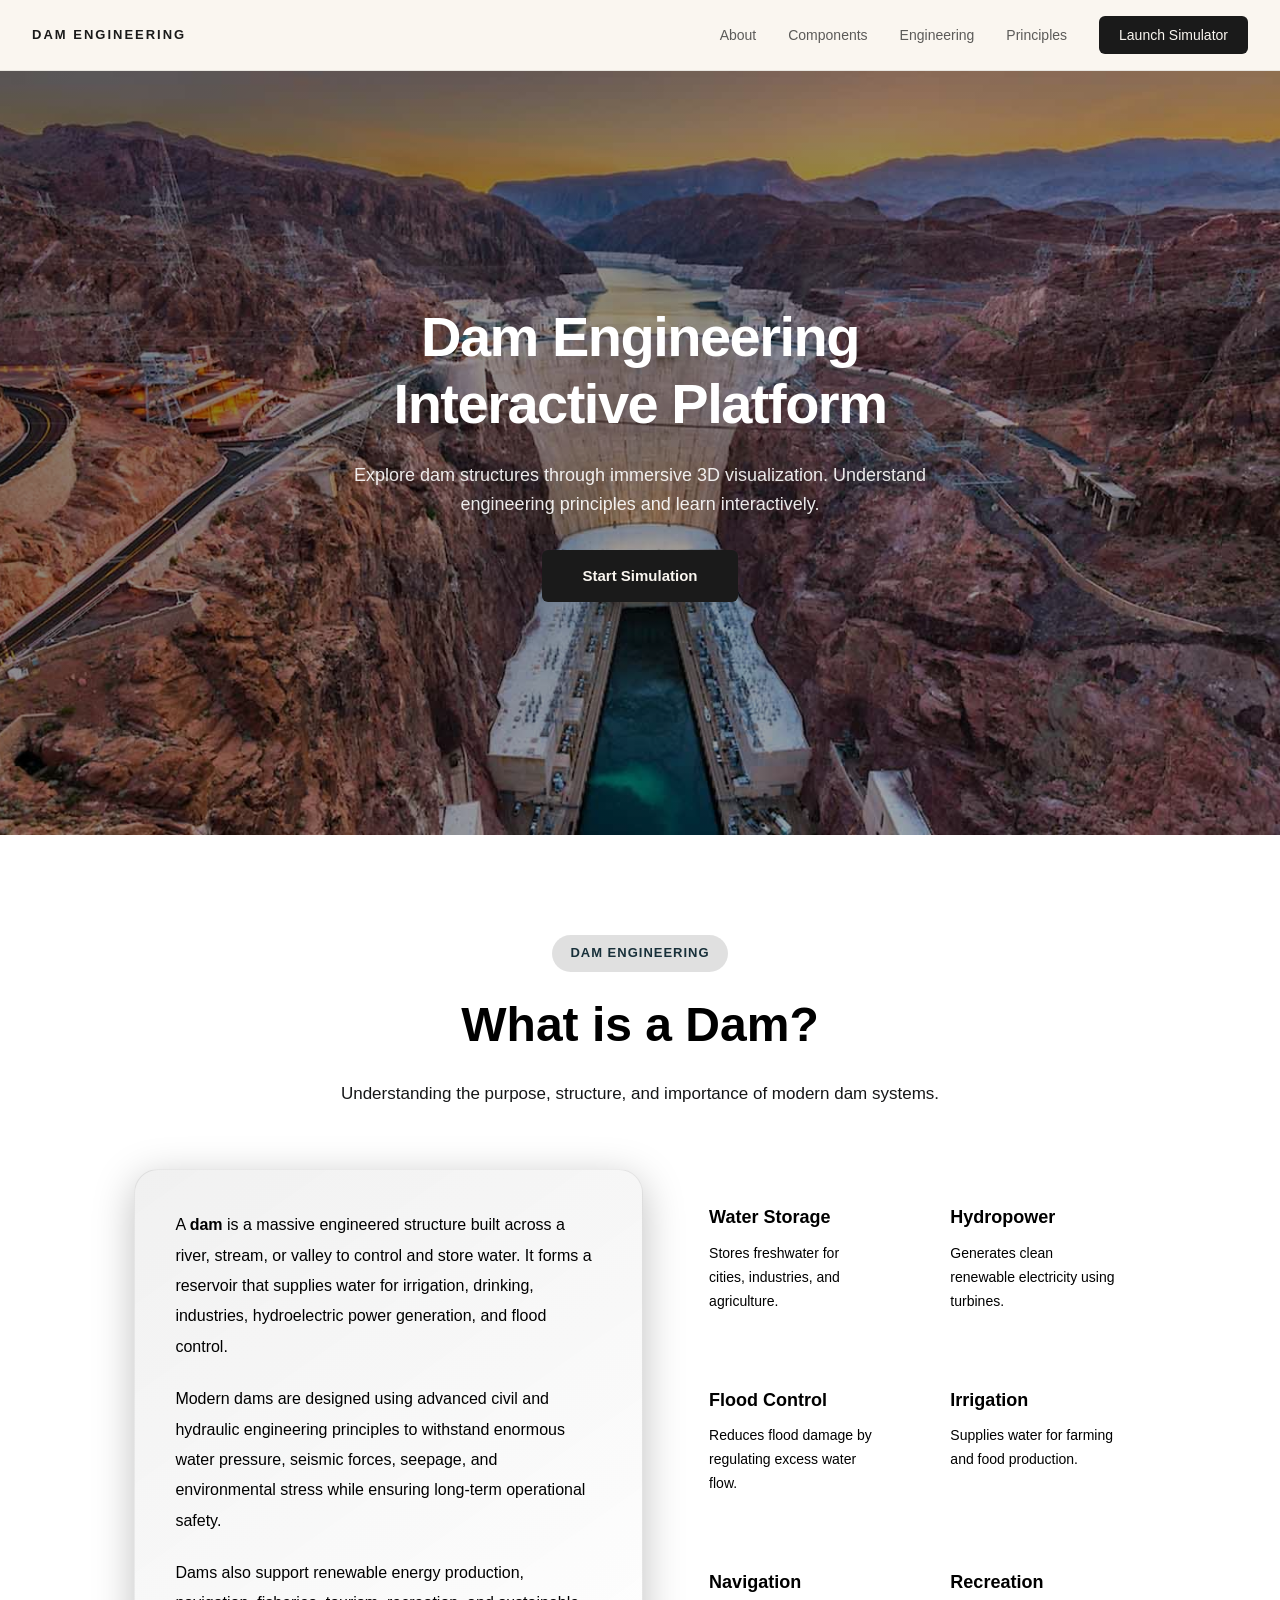
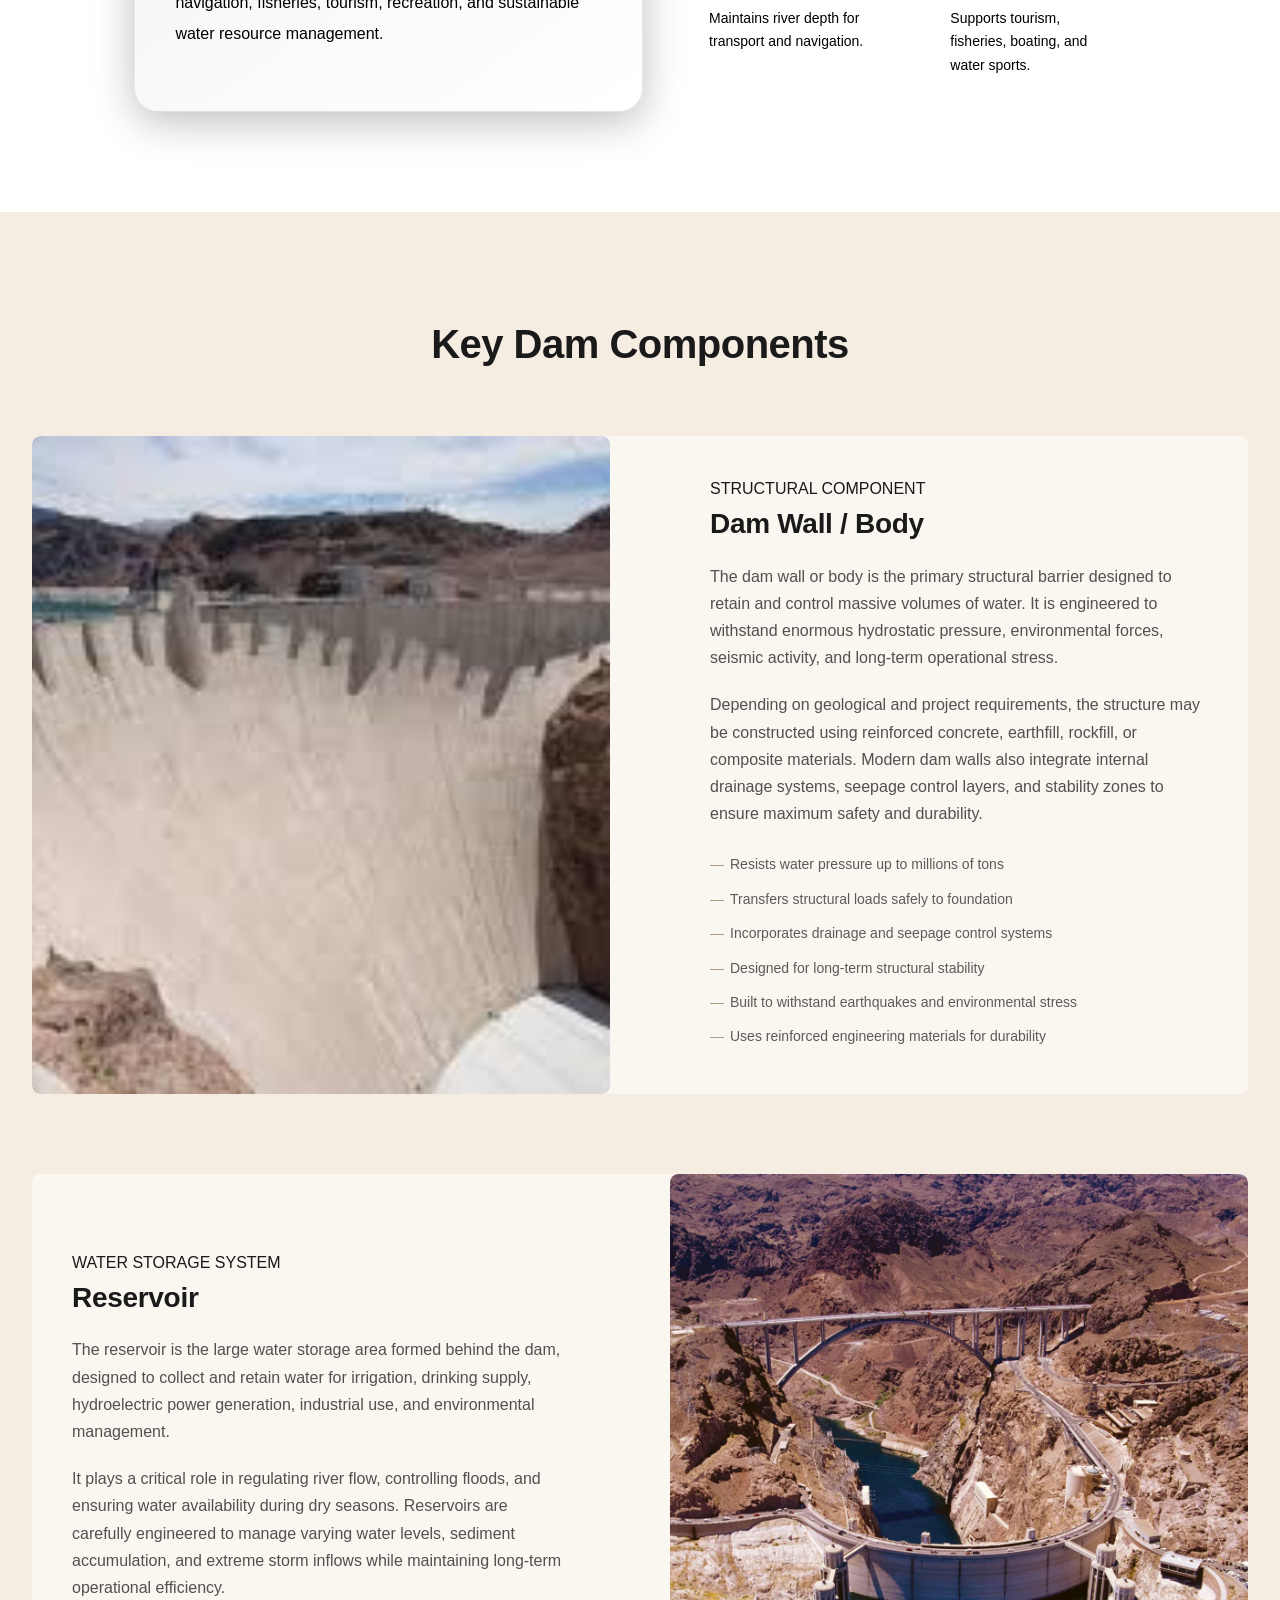
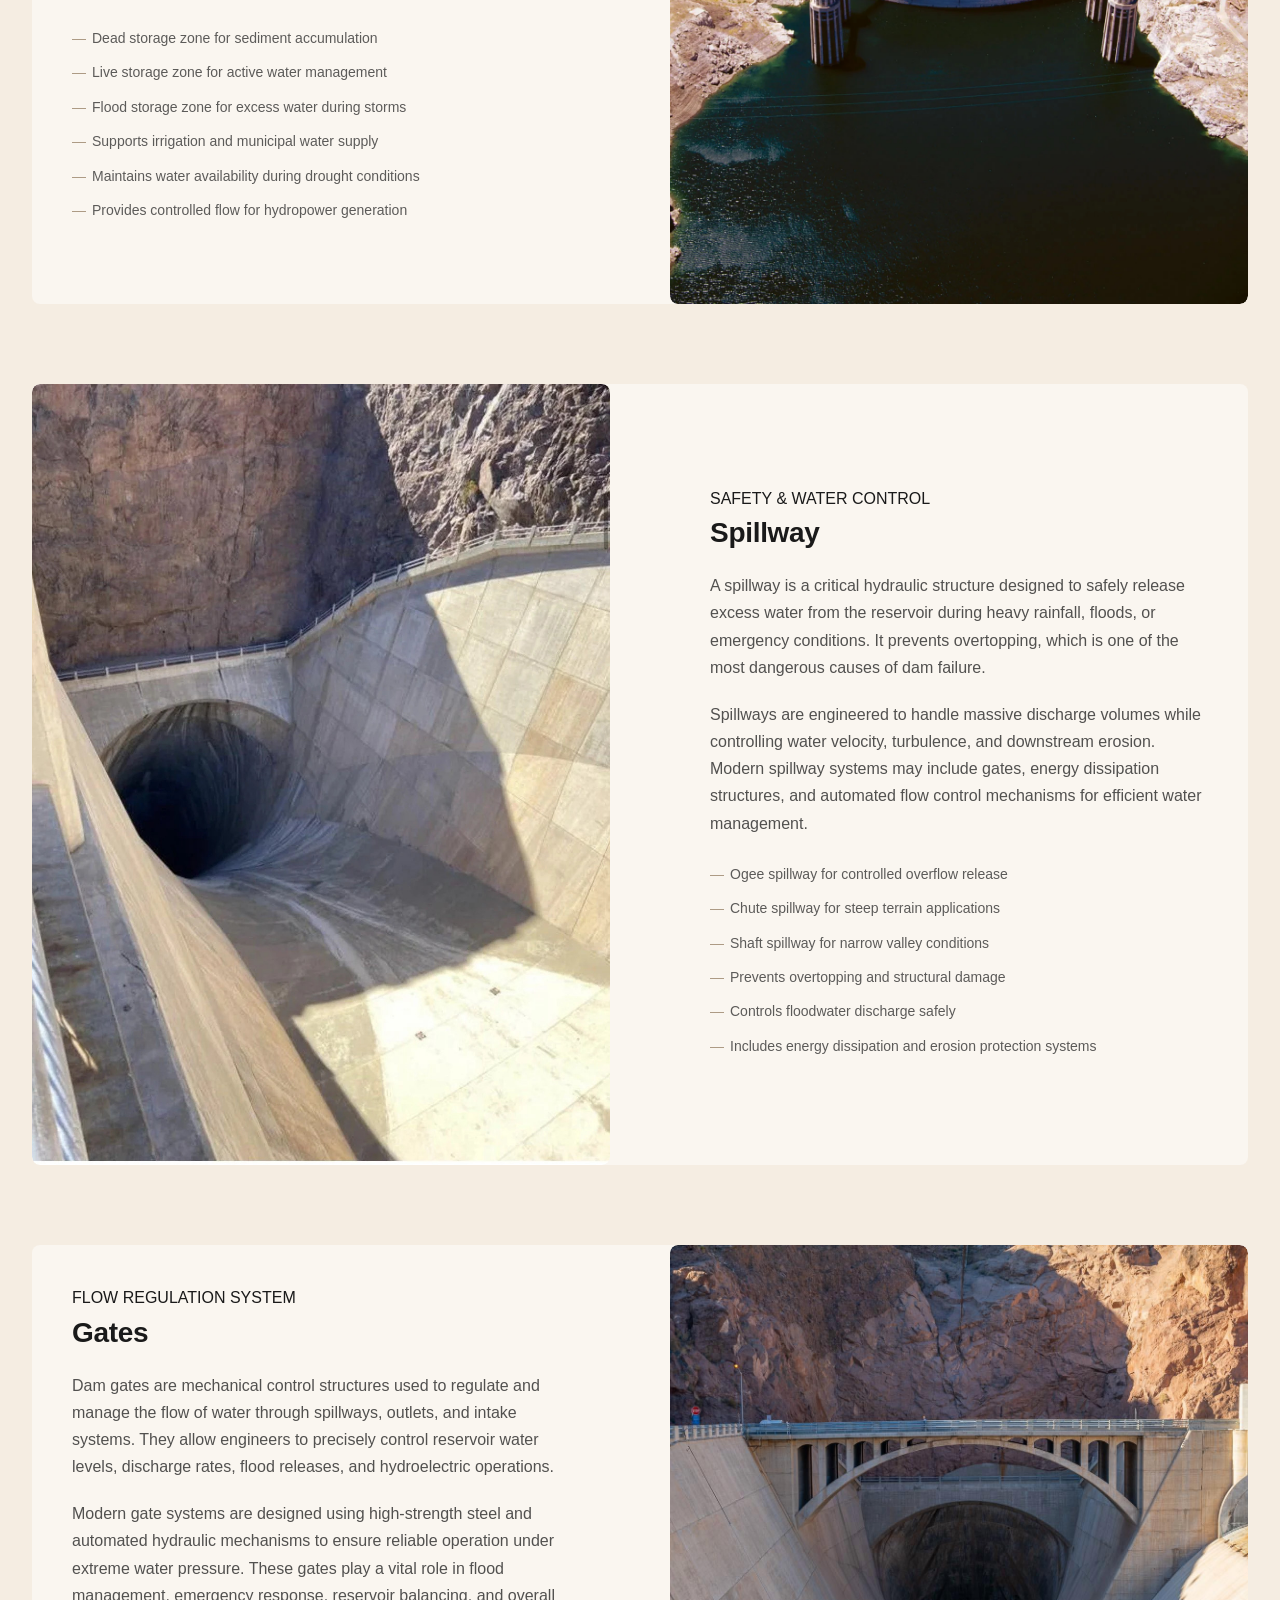
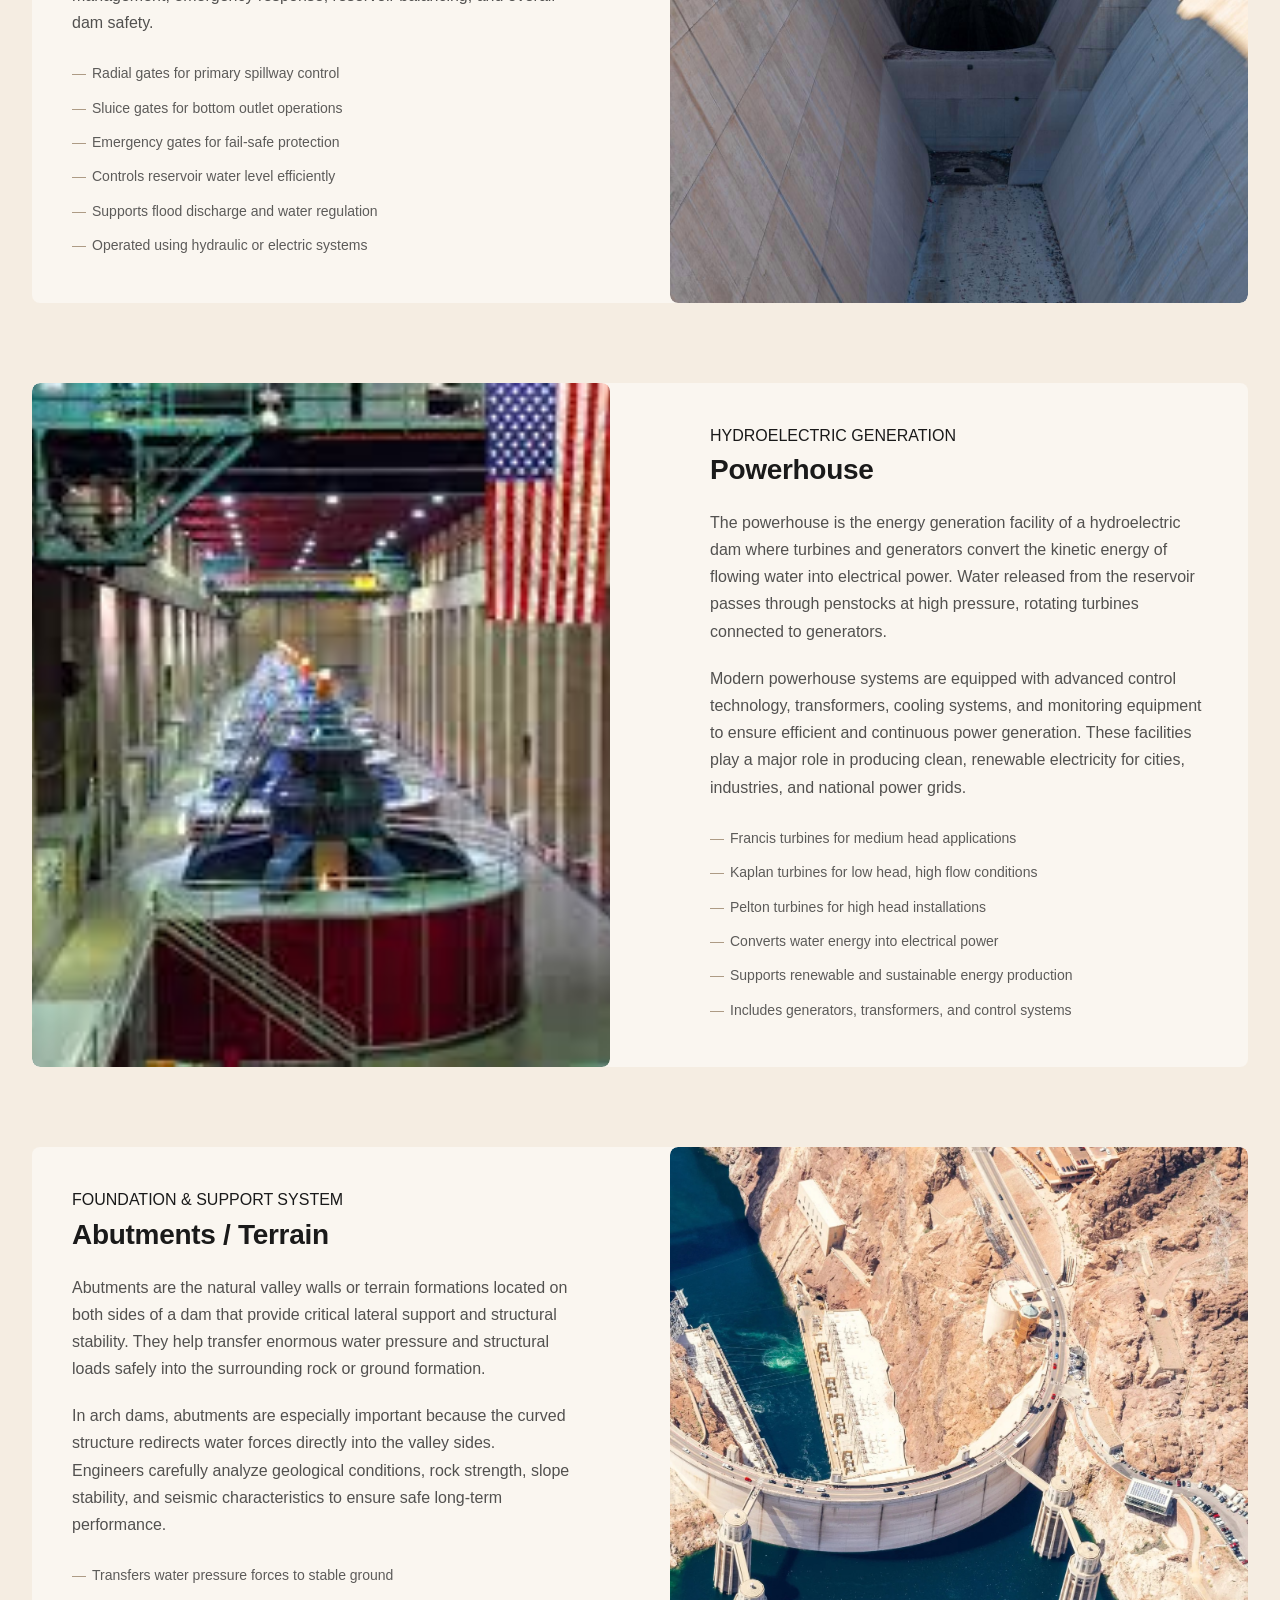
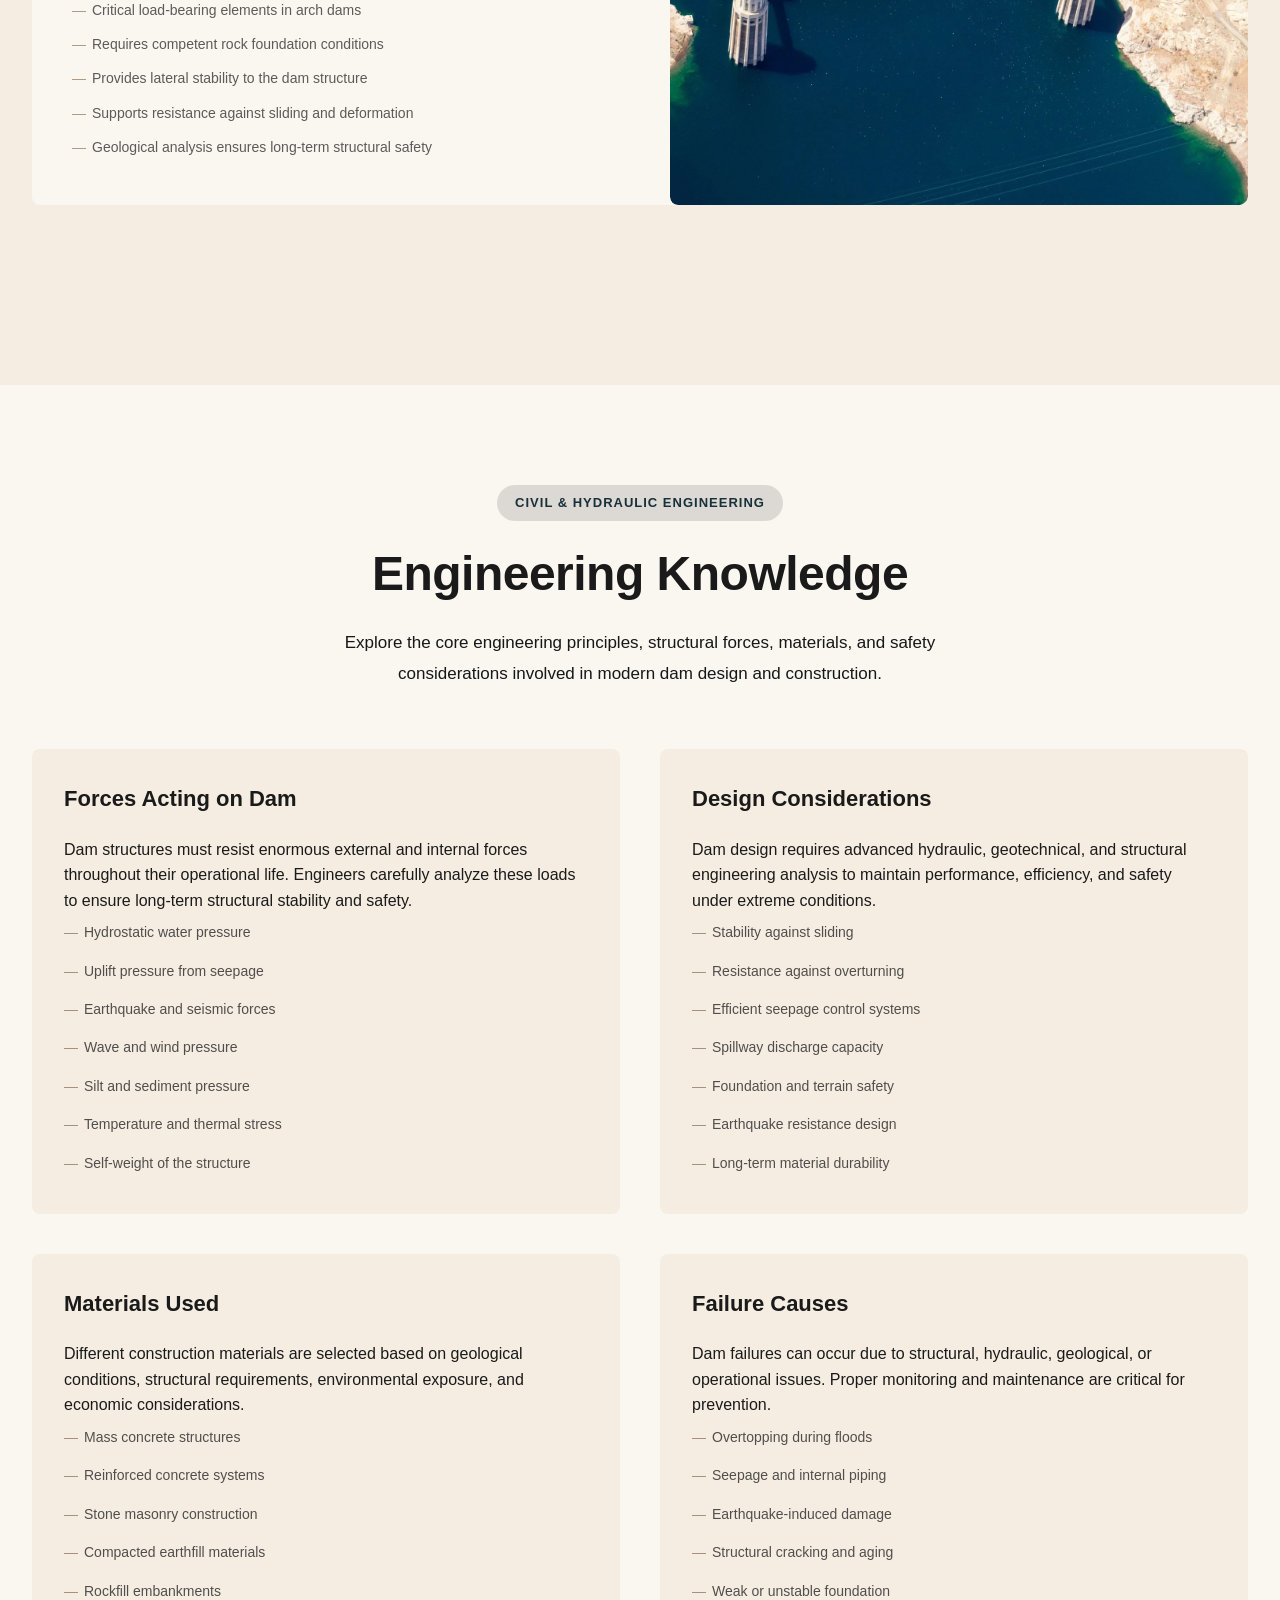
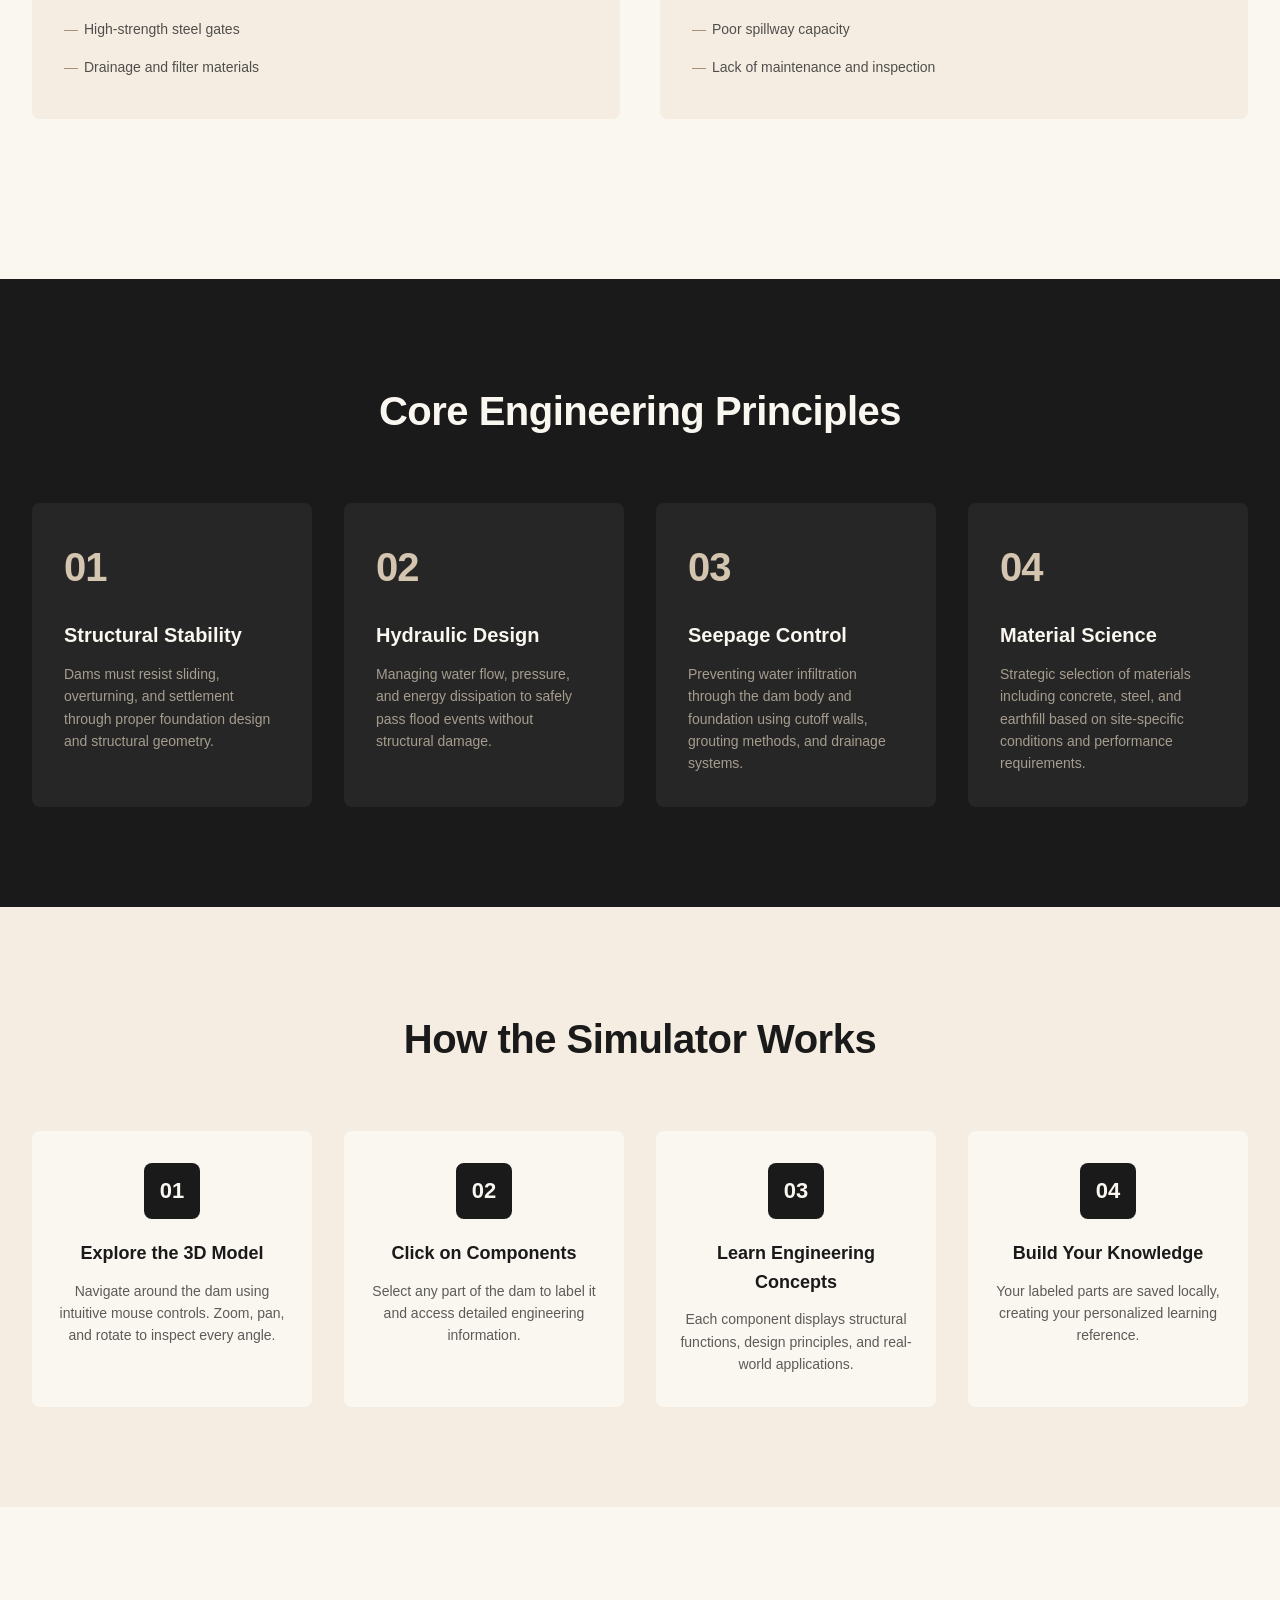
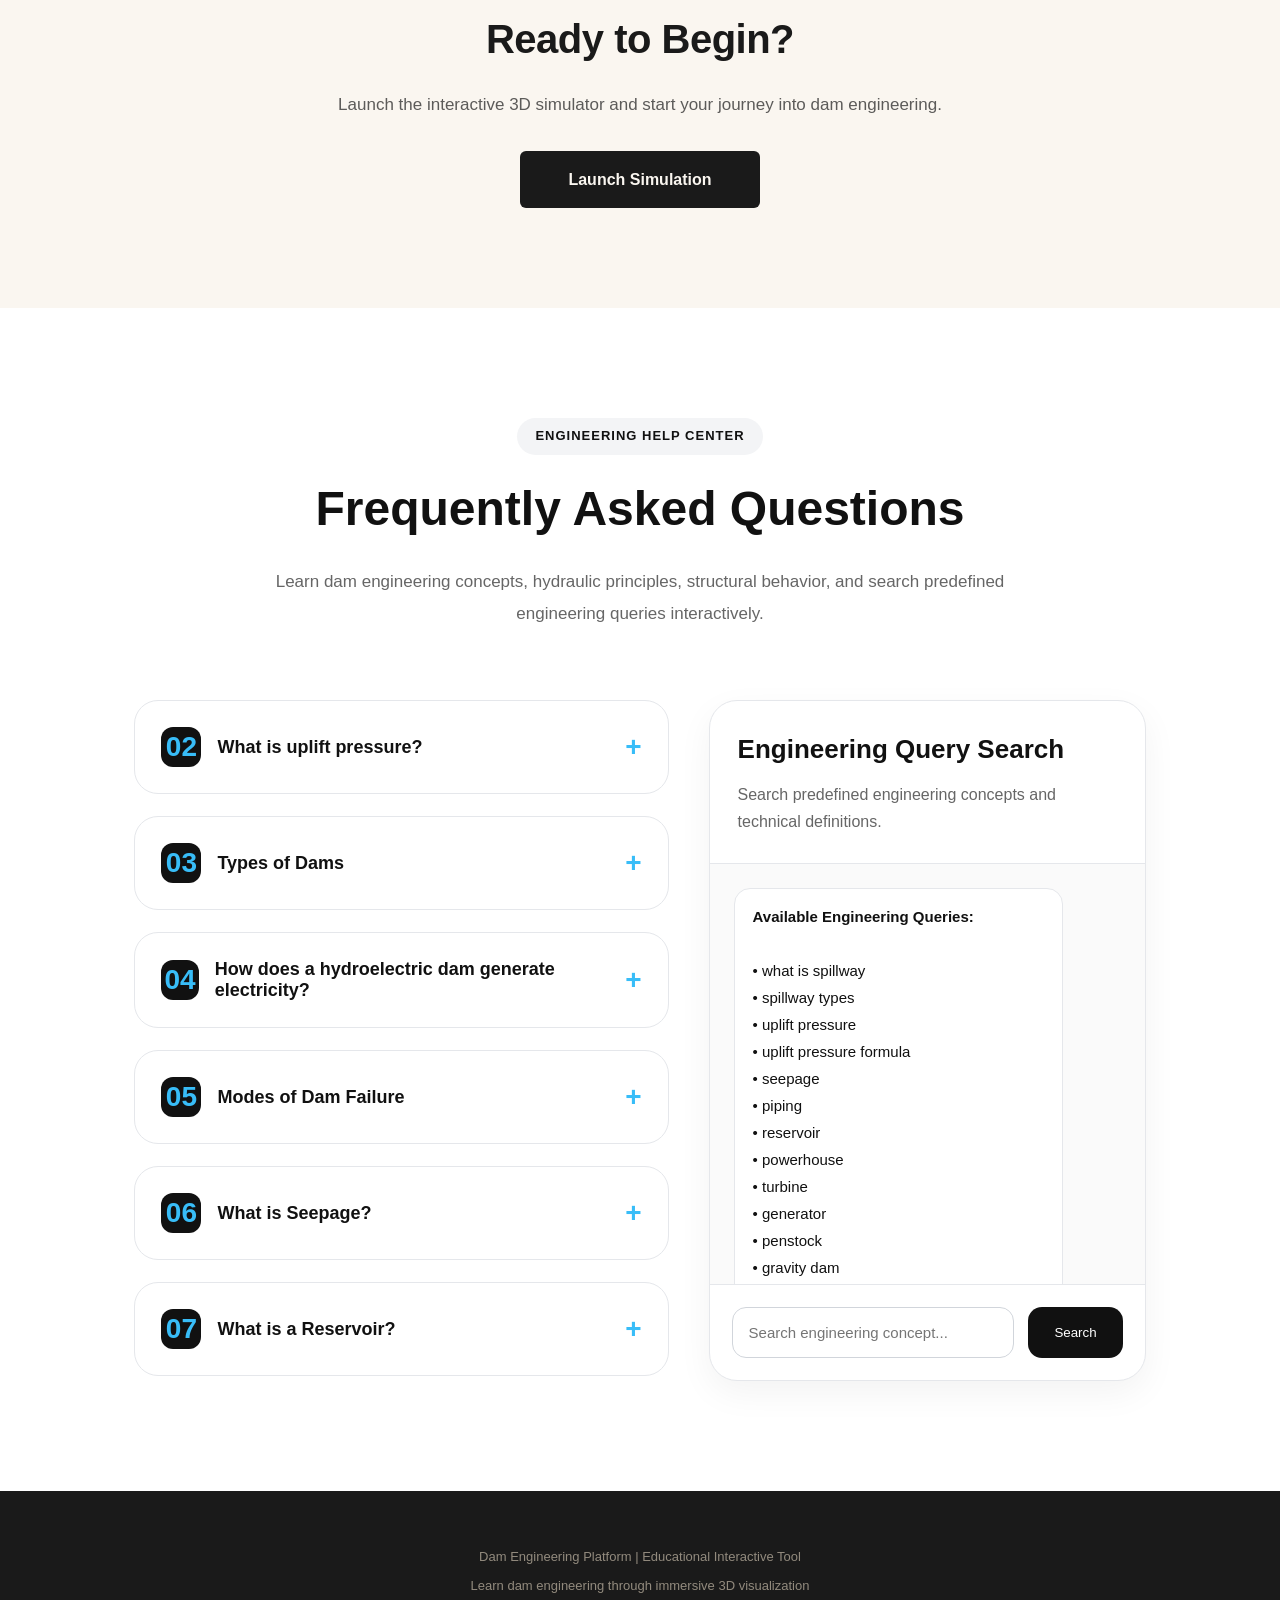
==== commit bc2580d4: "changes in query section" ====
--- a/dam-3d-website/index.html
+++ b/dam-3d-website/index.html
@@ -541,10 +541,6 @@
      MODERN FAQ SECTION
 ========================= -->
 
-<!-- =========================
-     FAQ + QUERY SECTION
-========================= -->
-
 <section id="faq" class="modern-faq-section">
 
   <div class="container">
@@ -570,31 +566,6 @@
       <!-- LEFT FAQ -->
       <div class="faq-left">
 
-        <!-- FAQ 1 -->
-        <div class="faq-card active">
-
-          <button class="faq-question">
-
-            <div>
-              <span class="faq-number">01</span>
-              What is a Spillway?
-            </div>
-
-            <span class="faq-icon">+</span>
-
-          </button>
-
-          <div class="faq-answer">
-
-            <p>
-              A spillway safely releases excess reservoir water during floods
-              and prevents overtopping of the dam structure.
-            </p>
-
-          </div>
-
-        </div>
-
         <!-- FAQ 2 -->
         <div class="faq-card">
 
@@ -612,12 +583,19 @@
           <div class="faq-answer">
 
             <p>
-              Uplift pressure is the upward seepage pressure acting beneath the dam foundation.
+              Uplift pressure is the upward seepage pressure acting beneath
+              the dam foundation caused by water infiltration.
             </p>
 
             <div class="faq-formula">
               U = γw × h
             </div>
+
+            <ul>
+              <li>U = uplift pressure</li>
+              <li>γw = unit weight of water</li>
+              <li>h = hydraulic head</li>
+            </ul>
 
           </div>
 
@@ -647,42 +625,137 @@
               <li>Buttress Dam</li>
             </ul>
 
+            <p>
+              Dam type selection depends on topography, foundation condition,
+              cost, and reservoir requirements.
+            </p>
+
           </div>
 
         </div>
 
         <!-- FAQ 4 -->
-<div class="faq-card">
-
-  <button class="faq-question">
-
-    <div>
-      <span class="faq-number">04</span>
-      How does a hydroelectric dam generate electricity?
-    </div>
-
-    <span class="faq-icon">+</span>
-
-  </button>
-
-  <div class="faq-answer">
-
-    <p>
-      A hydroelectric dam generates electricity by converting the kinetic energy of flowing water into mechanical and electrical energy.
-    </p>
-
-    <p>
-      Water stored in the reservoir flows through penstocks at high pressure and rotates turbine blades connected to generators. 
-      The generators then convert mechanical rotation into electrical power for transmission to the power grid.
-    </p>
-
-    <div class="faq-formula">
-      Potential Energy → Turbine Rotation → Electrical Energy
-    </div>
-
-  </div>
-
-</div>
+        <div class="faq-card">
+
+          <button class="faq-question">
+
+            <div>
+              <span class="faq-number">04</span>
+              How does a hydroelectric dam generate electricity?
+            </div>
+
+            <span class="faq-icon">+</span>
+
+          </button>
+
+          <div class="faq-answer">
+
+            <p>
+              Water stored in the reservoir flows through penstocks at high pressure.
+            </p>
+
+            <p>
+              The flowing water rotates turbines connected to generators,
+              converting mechanical energy into electrical energy.
+            </p>
+
+            <div class="faq-formula">
+              Potential Energy → Turbine → Generator → Electricity
+            </div>
+
+          </div>
+
+        </div>
+
+        <!-- FAQ 5 -->
+        <div class="faq-card">
+
+          <button class="faq-question">
+
+            <div>
+              <span class="faq-number">05</span>
+              Modes of Dam Failure
+            </div>
+
+            <span class="faq-icon">+</span>
+
+          </button>
+
+          <div class="faq-answer">
+
+            <ul>
+              <li>Overtopping Failure</li>
+              <li>Piping Failure</li>
+              <li>Foundation Failure</li>
+              <li>Seepage Failure</li>
+              <li>Earthquake Failure</li>
+            </ul>
+
+            <p>
+              Proper maintenance and monitoring are essential to prevent dam failure.
+            </p>
+
+          </div>
+
+        </div>
+
+        <!-- FAQ 6 -->
+        <div class="faq-card">
+
+          <button class="faq-question">
+
+            <div>
+              <span class="faq-number">06</span>
+              What is Seepage?
+            </div>
+
+            <span class="faq-icon">+</span>
+
+          </button>
+
+          <div class="faq-answer">
+
+            <p>
+              Seepage is the movement of water through the dam body,
+              joints, cracks, or foundation.
+            </p>
+
+            <p>
+              Excessive seepage can weaken the foundation and lead to piping failure.
+            </p>
+
+          </div>
+
+        </div>
+
+        <!-- FAQ 7 -->
+        <div class="faq-card">
+
+          <button class="faq-question">
+
+            <div>
+              <span class="faq-number">07</span>
+              What is a Reservoir?
+            </div>
+
+            <span class="faq-icon">+</span>
+
+          </button>
+
+          <div class="faq-answer">
+
+            <p>
+              A reservoir is the artificial water storage area formed behind a dam.
+            </p>
+
+            <p>
+              Reservoirs provide irrigation, drinking water,
+              flood control, and hydroelectric power generation.
+            </p>
+
+          </div>
+
+        </div>
 
       </div>
 
@@ -704,17 +777,55 @@
 
           <div class="query-bot">
 
-            Available Queries:
+            <strong>Available Engineering Queries:</strong>
+
             <br><br>
 
-            • spillway<br>
+            • what is spillway<br>
+            • spillway types<br>
             • uplift pressure<br>
+            • uplift pressure formula<br>
             • seepage<br>
+            • piping<br>
+            • reservoir<br>
             • powerhouse<br>
-            • reservoir<br>
+            • turbine<br>
+            • generator<br>
+            • penstock<br>
             • gravity dam<br>
+            • arch dam<br>
+            • earthfill dam<br>
+            • rockfill dam<br>
+            • buttress dam<br>
+            • types of dam<br>
             • hydroelectric power<br>
-            • dam failure
+            • dam failure<br>
+            • modes of dam failure<br>
+            • overtopping<br>
+            • flood control<br>
+            • drainage gallery<br>
+            • cutoff wall<br>
+            • foundation<br>
+
+            <br>
+
+            <strong>Example Searches:</strong>
+
+            <br><br>
+
+            "What is spillway explain its types"
+            <br>
+
+            "What is uplift pressure and its formula"
+            <br>
+
+            "Explain modes of dam failure"
+            <br>
+
+            "Types of dams"
+            <br>
+
+            "How hydroelectric power works"
 
           </div>
 
@@ -780,31 +891,85 @@
 const queryDatabase = {
 
   "spillway":
-  "A spillway is a hydraulic structure designed to safely release excess water from a reservoir.",
+  "A spillway is a hydraulic structure used to safely release excess water from a reservoir during floods.",
+
+  "what is spillway":
+  "A spillway safely discharges floodwater from the reservoir and prevents overtopping of the dam.",
+
+  "spillway types":
+  "Major spillway types are Ogee Spillway, Chute Spillway, Shaft Spillway, Side Channel Spillway, and Siphon Spillway.",
 
   "uplift pressure":
-  "Uplift pressure is the upward water pressure beneath the dam foundation caused by seepage.",
+  "Uplift pressure is the upward seepage pressure acting beneath the dam foundation caused by water infiltration.",
+
+  "uplift pressure formula":
+  "Formula: U = γw × h where γw is unit weight of water and h is hydraulic head.",
+
+  "types of dam":
+  "Common dam types are Gravity Dam, Arch Dam, Earthfill Dam, Rockfill Dam, and Buttress Dam.",
+
+  "gravity dam":
+  "A gravity dam resists water pressure mainly through its own self-weight.",
+
+  "arch dam":
+  "An arch dam transfers water pressure horizontally into the abutments through arch action.",
+
+  "earthfill dam":
+  "An earthfill dam is constructed using compacted soil and earth materials.",
+
+  "rockfill dam":
+  "A rockfill dam is made mainly from rocks with an impervious membrane or core.",
+
+  "buttress dam":
+  "A buttress dam uses supports or buttresses to reduce structural load on the upstream face.",
+
+  "dam failure":
+  "Dam failure may occur due to overtopping, piping, seepage, earthquakes, or foundation instability.",
+
+  "modes of dam failure":
+  "Main failure modes include overtopping, piping, seepage, structural instability, and foundation failure.",
+
+  "overtopping":
+  "Overtopping occurs when floodwater flows over the crest of the dam causing erosion and possible collapse.",
 
   "seepage":
   "Seepage is the movement of water through the dam body or foundation.",
 
+  "piping":
+  "Piping is internal erosion caused by seepage removing soil particles from the foundation.",
+
+  "reservoir":
+  "A reservoir is the stored water body formed behind the dam structure.",
+
   "powerhouse":
-  "The powerhouse contains turbines and generators for hydroelectric power generation.",
-
-  "reservoir":
-  "A reservoir is the water storage area formed behind a dam.",
-
-  "gravity dam":
-  "A gravity dam resists water pressure mainly through its own self-weight.",
+  "The powerhouse contains turbines and generators used for hydroelectric power generation.",
 
   "hydroelectric power":
-  "Hydroelectric power is generated by converting flowing water energy into electricity.",
-
-  "dam failure":
-  "Dam failure may occur due to overtopping, piping, seepage, earthquakes, or foundation instability.",
+  "Hydroelectric power converts flowing water energy into electrical energy.",
+
+  "penstock":
+  "A penstock is a large pipe carrying high-pressure water from the reservoir to turbines.",
+
+  "turbine":
+  "A turbine converts kinetic energy of flowing water into mechanical rotational energy.",
+
+  "generator":
+  "A generator converts mechanical rotational energy into electrical energy.",
+
+  "foundation":
+  "The dam foundation transfers structural loads safely to the ground beneath.",
+
+  "cutoff wall":
+  "A cutoff wall reduces seepage flow beneath the dam foundation.",
+
+  "drainage gallery":
+  "Drainage galleries are tunnels inside dams used for inspection and seepage drainage.",
+
+  "flood control":
+  "Dams help reduce downstream flooding by regulating river discharge.",
 
   "default":
-  "No matching engineering query found. Try searching spillway, seepage, reservoir, powerhouse, or uplift pressure."
+  "No matching engineering query found. Try searching spillway, seepage, uplift pressure, dam failure, powerhouse, turbine, or hydroelectric power."
 
 };
 
@@ -852,7 +1017,10 @@
 
   for(const key in queryDatabase) {
 
-    if(lowerText.includes(key)) {
+    if(
+      lowerText.includes(key) ||
+      key.includes(lowerText)
+    ) {
 
       answer =
       queryDatabase[key];
@@ -885,6 +1053,8 @@
 
   }
 );
+
+</script>
 
 </script>
   <!-- Footer -->
